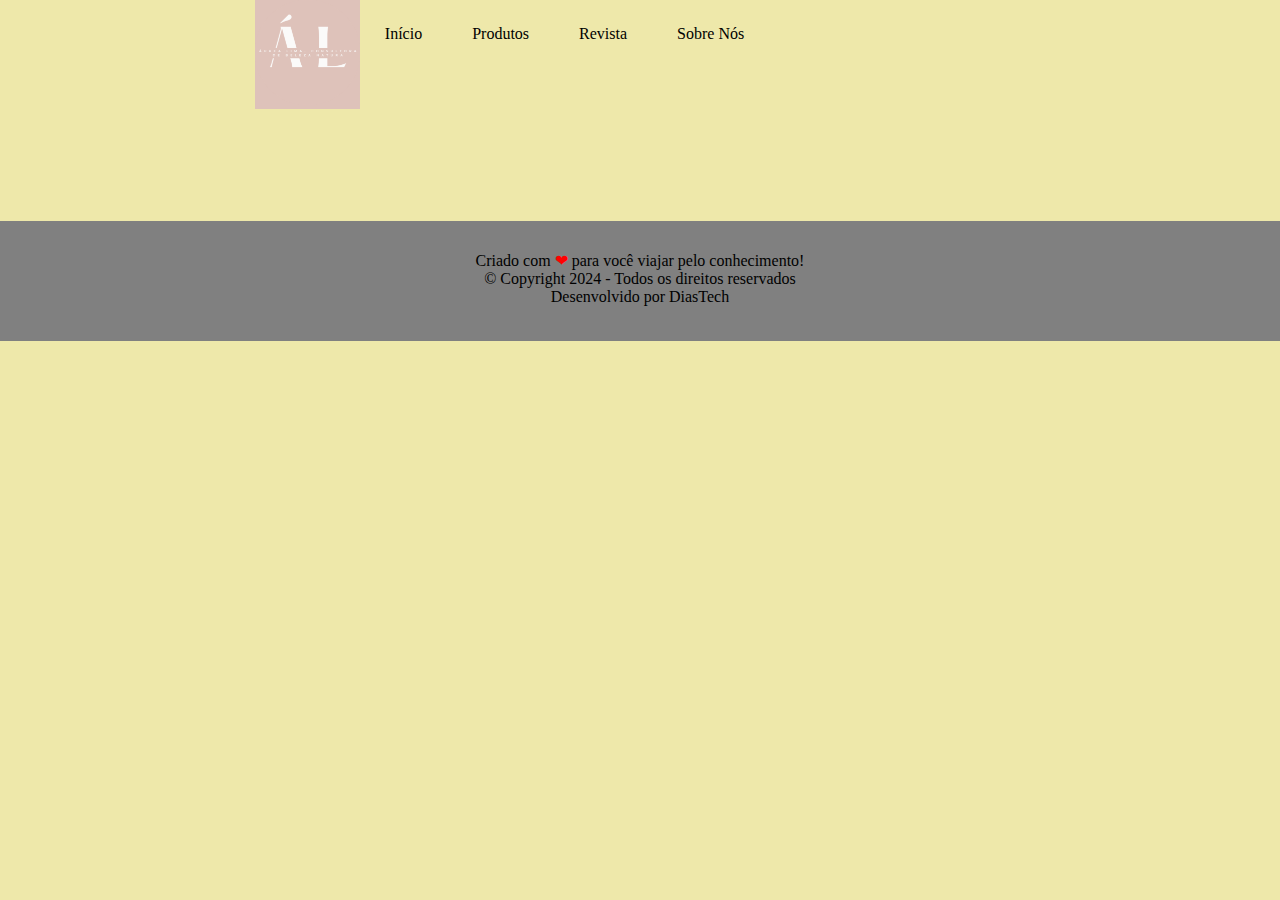
==== index.html @ b20588bf "inicio do projeto" ====
<!DOCTYPE html>
<html lang="en">
<head>
    <meta charset="UTF-8">
    <meta name="viewport" content="width=device-width, initial-scale=1.0">
    <title>Inicio</title>

    <link rel="stylesheet" href="src/css/header.css">
    <link rel="stylesheet" href="src/css/footer.css">
    <link rel="stylesheet" href="src/css/reset.css">
</head>
<body>
    <header class="header">

        <div class="corpo-cabecalho">
            <div class="cabecalho">
                <img class="logo" src="src/images/logo/logo-rosa.png" alt="logo do site">
            </div>
        </div>


        <nav>
            <ul>
                <li><a href="index.html">Início</a></li>
                <li><a href="produtos.html">Produtos</a></li>
                <li><a href="revista.html">Revista</a></li>
                <li><a href="#">Sobre Nós</a></li>
            </ul>
        </nav>

    </header>

    <main>




    </main>

    <footer>
        <div class="footer-informativo">
            <p>Criado com <span class="cor-coracao">❤</span> para você viajar pelo conhecimento!</p>
            <p>© Copyright 2024 - Todos os direitos reservados</p>
            <P>Desenvolvido por DiasTech</P>
        </div>
    </footer>



</body>
</html>
---- src/css/header.css ----
.header .corpo-cabecalho {
    background-color: #DEC2BA;
    max-width: 100%;
    min-height: 80%;
}

.header .cabecalho .logo {
    width: 145px;
}

.header {
    display: flex;
    justify-content: center;
    background-color: palegoldenrod;
    max-width: 100%;
    min-height: 130px;
}

.header nav ul {
    display: flex;
}

.header nav li a {
    color: black;
    font-size: 1rem;
    font-weight: 500;
    padding: 50px 50px;
    display: flex;
}

main .section{
    display: flex;
    margin: 10px;
    justify-content: center;
    padding: 20px;
}

section {
    padding: 10px;
}

@media(max-width: 1280px) {
    .header .corpo-cabecalho {
        background-color: #DEC2BA;
        max-width: 100%;
        min-height: 80%;
    }
    
    .header .cabecalho .logo {
        width: 105px;
    }
    
    .header {
        display: flex;
        justify-content: center;
        background-color: palegoldenrod;
        max-width: 80%;
        min-height: 100px;
    }
    
    .header nav ul {
        display: flex;
    }
    
    .header nav li a {
        color: black;
        font-size: 1rem;
        font-weight: 500;
        padding: 25px 25px;
        display: flex;
    }
    
    main .section{
        display: flex;
        margin: 10px;
        justify-content: center;
        padding: 15px;
    }
    
    section {
        padding: 10px;
    }
}


@media(max-width: 835px) {
    .header .corpo-cabecalho {
        background-color: #DEC2BA;
        max-width: 80%;
        min-height: 60%;
    }
    
    .header .cabecalho .logo {
        width: 105px;
    }
    
    .header {
        display: flex;
        justify-content: center;
        background-color: palegoldenrod;
        max-width: 80%;
        min-height: 80px;
    }
    
    .header nav ul {
        display: flex;
    }
    
    .header nav li a {
        color: black;
        font-size: 1rem;
        font-weight: 500;
        padding: 25px 25px;
        display: flex;
    }
    
    main .section{
        display: flex;
        margin: 10px;
        justify-content: center;
        padding: 15px;
    }
    
    section {
        padding: 10px;
    }
}


@media(max-width: 425px) {
    .header .corpo-cabecalho {
        background-color: #DEC2BA;
        max-width: 60%;
        min-height: 60%;
    }
    
    .header .cabecalho .logo {
        width: 80px;
    }
    
    .header {
        display: flex;
        justify-content: center;
        background-color: palegoldenrod;
        max-width: 80%;
        min-height: 80px;
    }
    
    .header nav ul {
        display: flex;
    }
    
    .header nav li a {
        color: black;
        font-size: 1rem;
        font-weight: 500;
        padding: 8px 8px;
        display: flex;
    }
}


@media(max-width: 320px) {
    .header .corpo-cabecalho {
        background-color: #DEC2BA;
        max-width: 35%;
        min-height: 30%;
    }
    
    .header .cabecalho .logo {
        width: 50px;
    }
    
    .header {
        display: flex;
        justify-content: center;
        background-color: palegoldenrod;
        max-width: 75%;
        min-height: 70px;
    }
    
    .header nav ul {
        display: flex;
    }
    
    .header nav li a {
        color: black;
        font-size: 1rem;
        font-weight: 500;
        padding: 5px 5px;
        display: flex;
    }
}
---- src/css/footer.css ----
.footer-informativo {
    margin-top: 7rem;
    text-align: center;
    background-color: grey;
    max-width: 100%;
    min-height: 120px;
    padding: 30px;
}

footer .footer-informativo .cor-coracao {
    color: red;
}
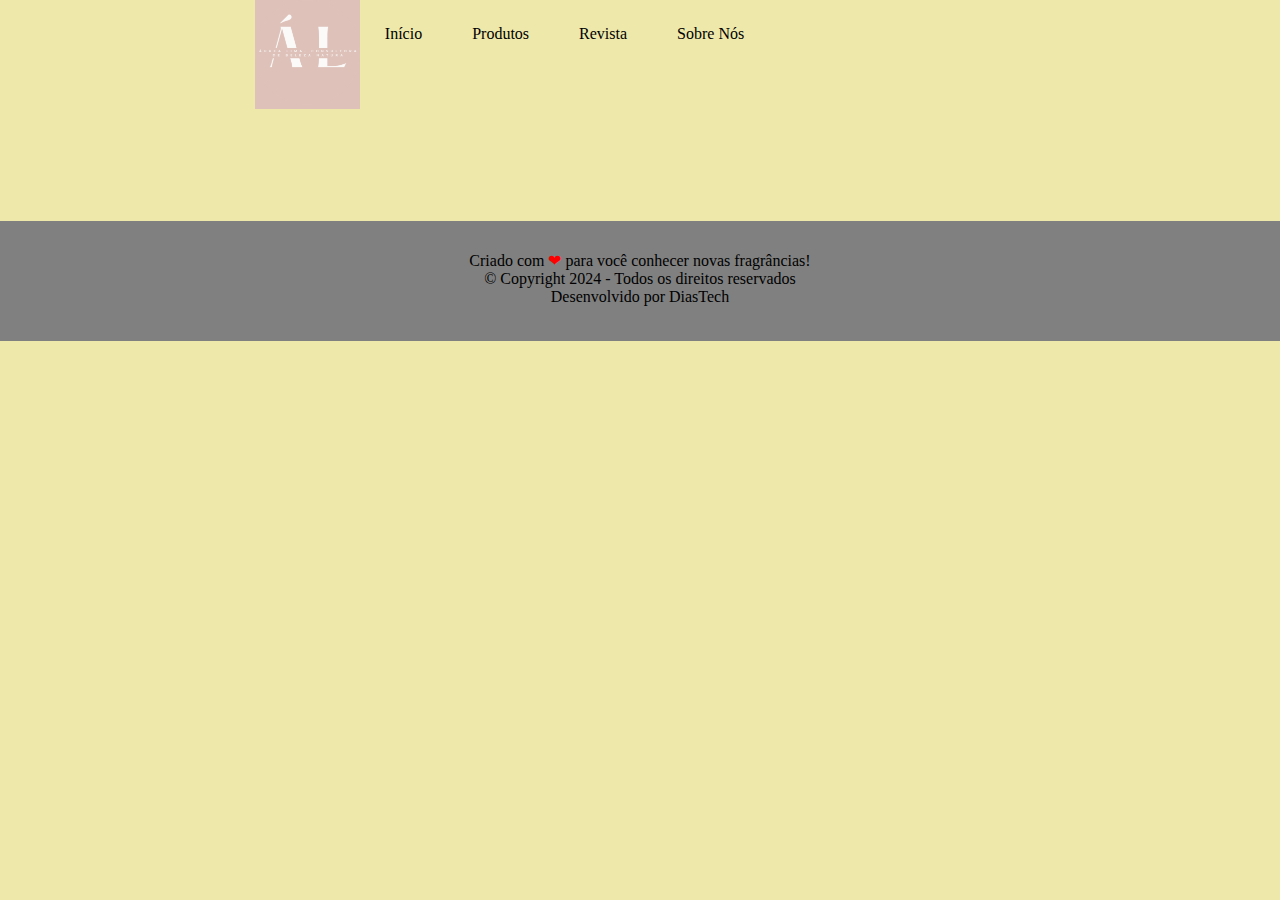
==== commit 69d60235: "rodape" ====
--- a/index.html
+++ b/index.html
@@ -39,7 +39,7 @@
 
     <footer>
         <div class="footer-informativo">
-            <p>Criado com <span class="cor-coracao">❤</span> para você viajar pelo conhecimento!</p>
+            <p>Criado com <span class="cor-coracao">❤</span> para você conhecer novas fragrâncias!</p>
             <p>© Copyright 2024 - Todos os direitos reservados</p>
             <P>Desenvolvido por DiasTech</P>
         </div>
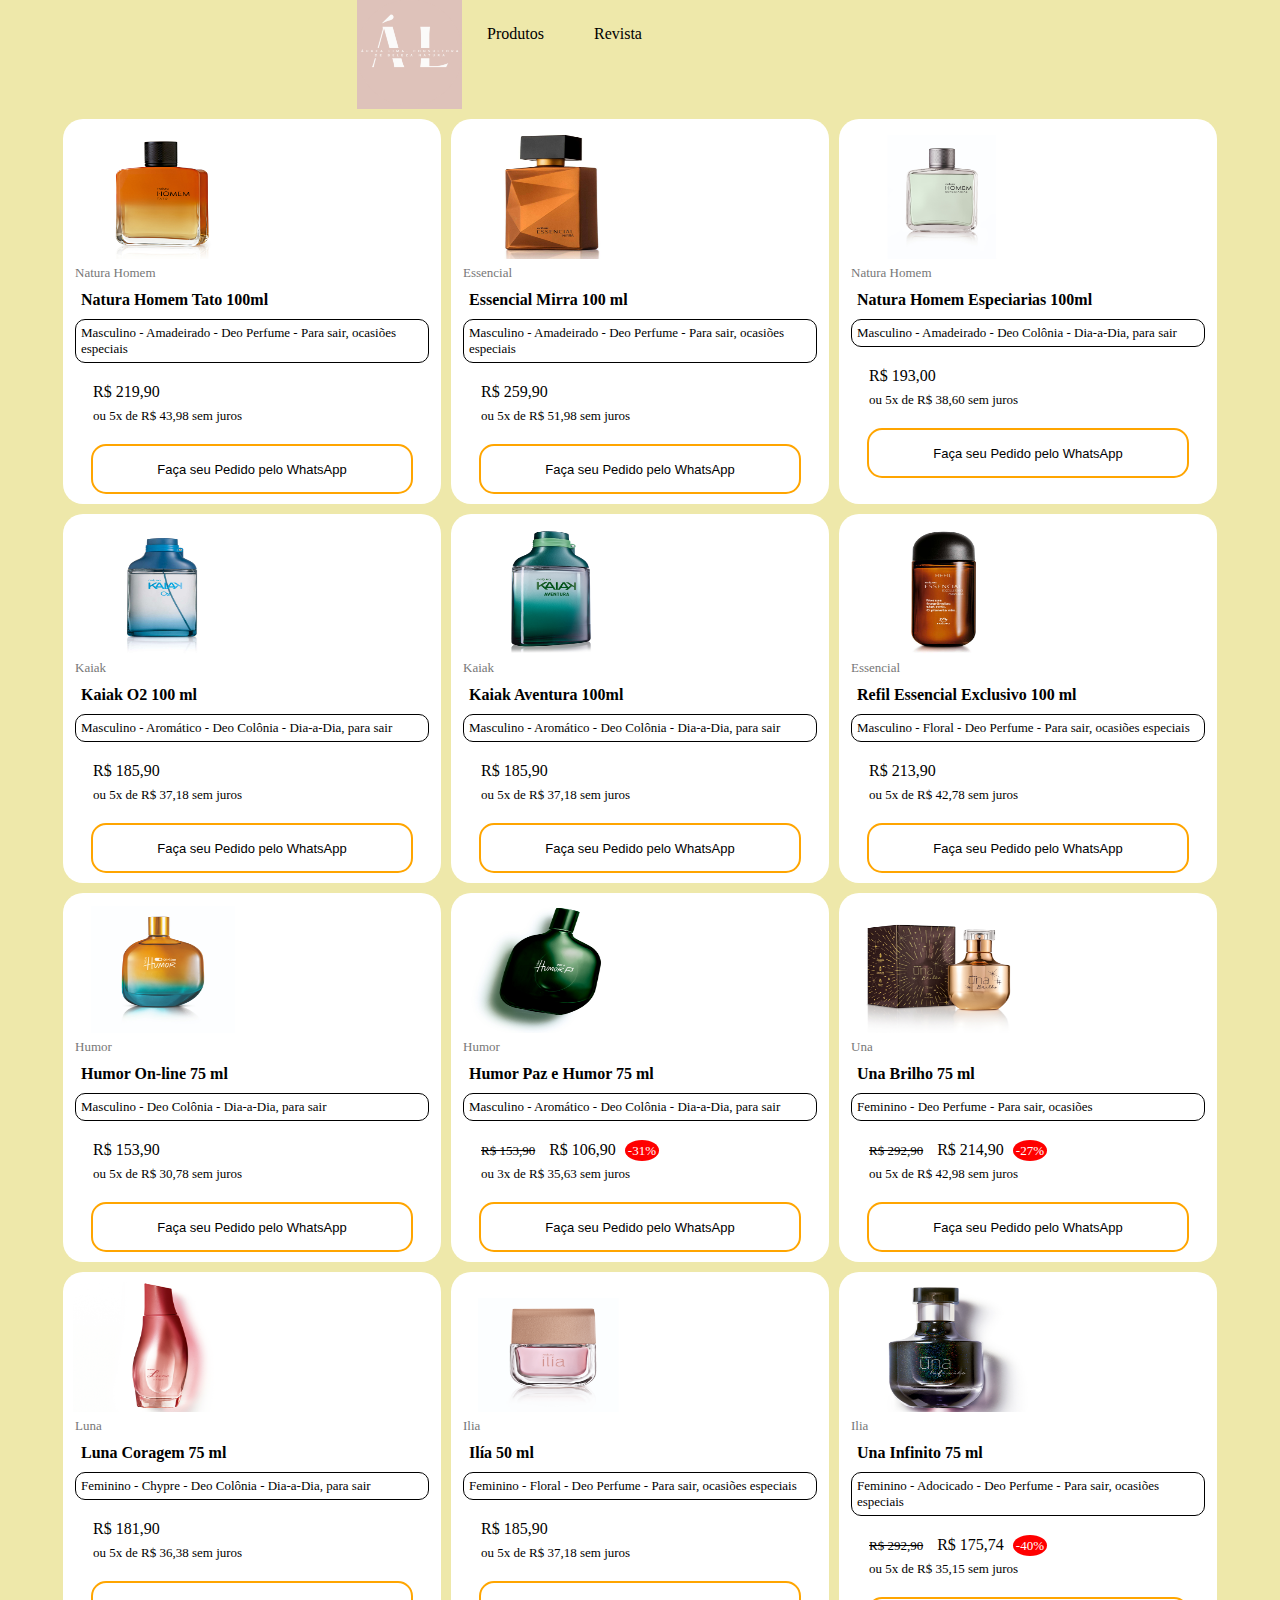
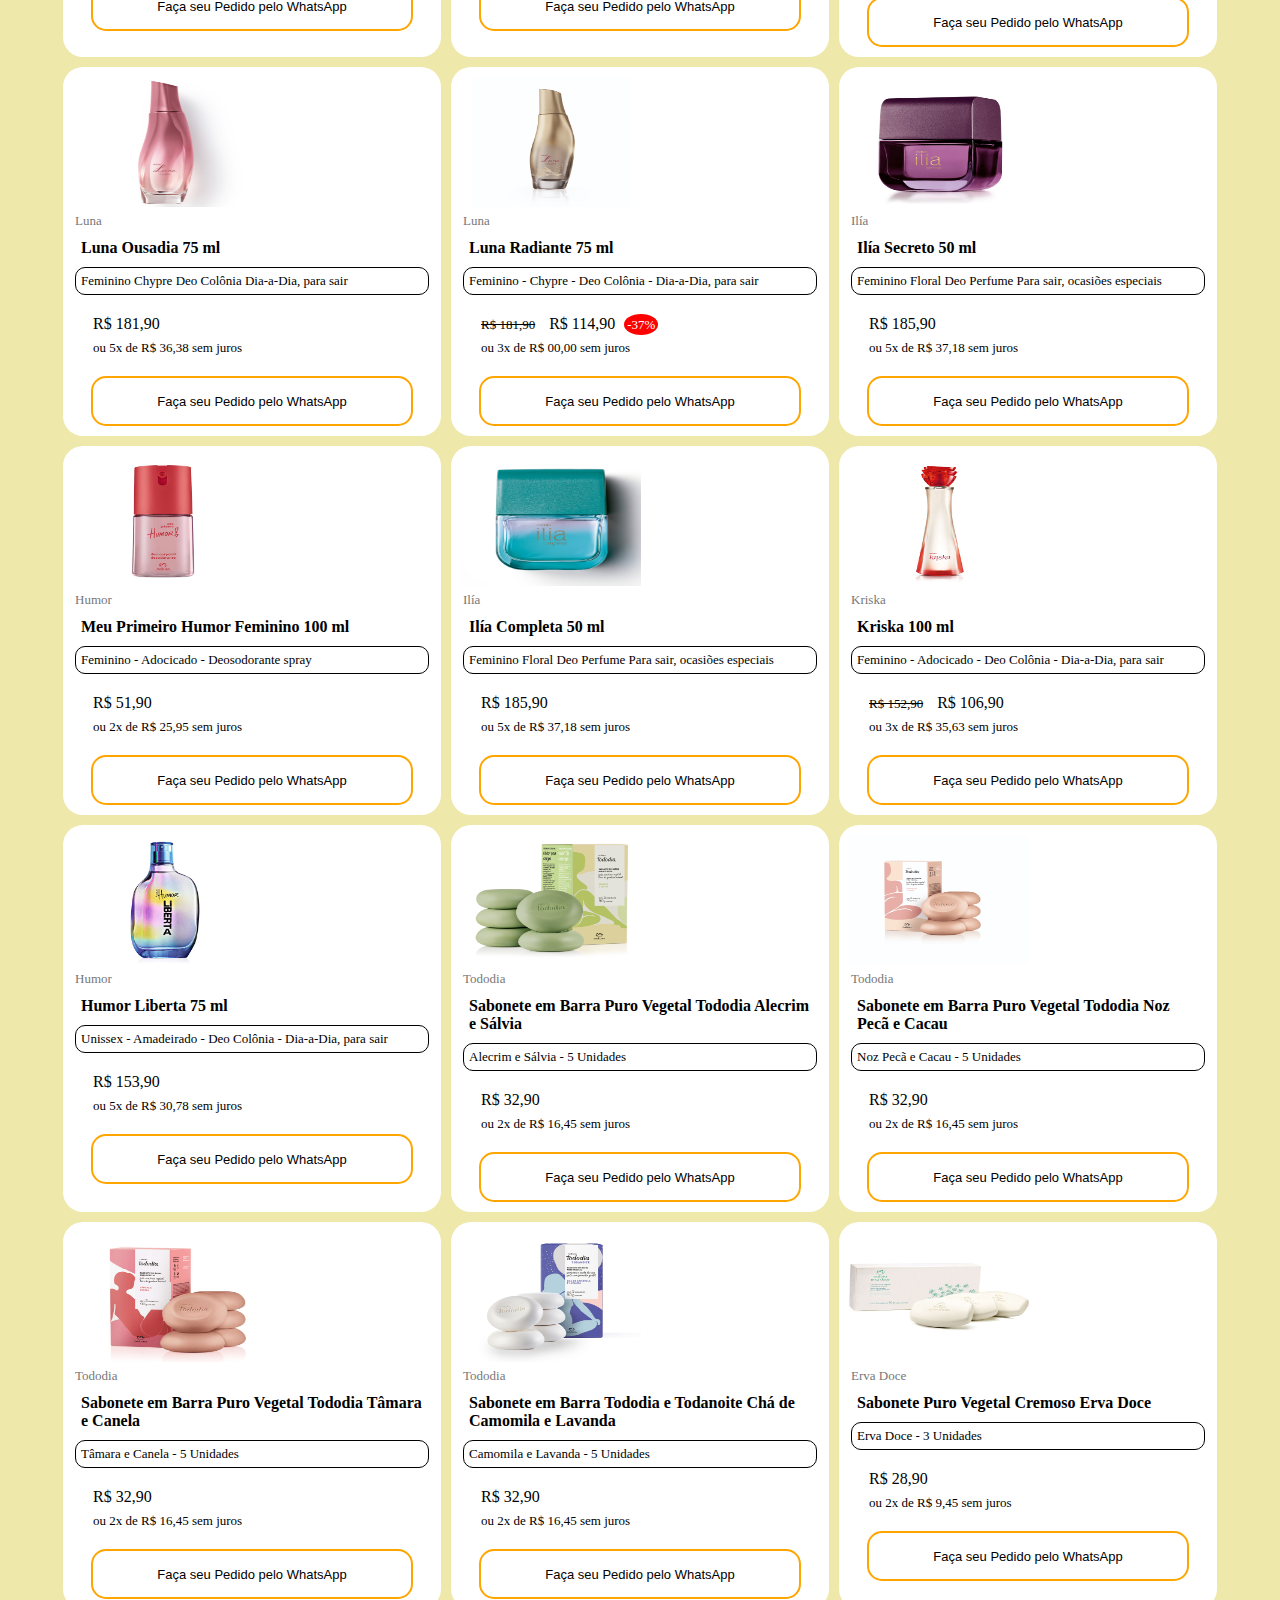
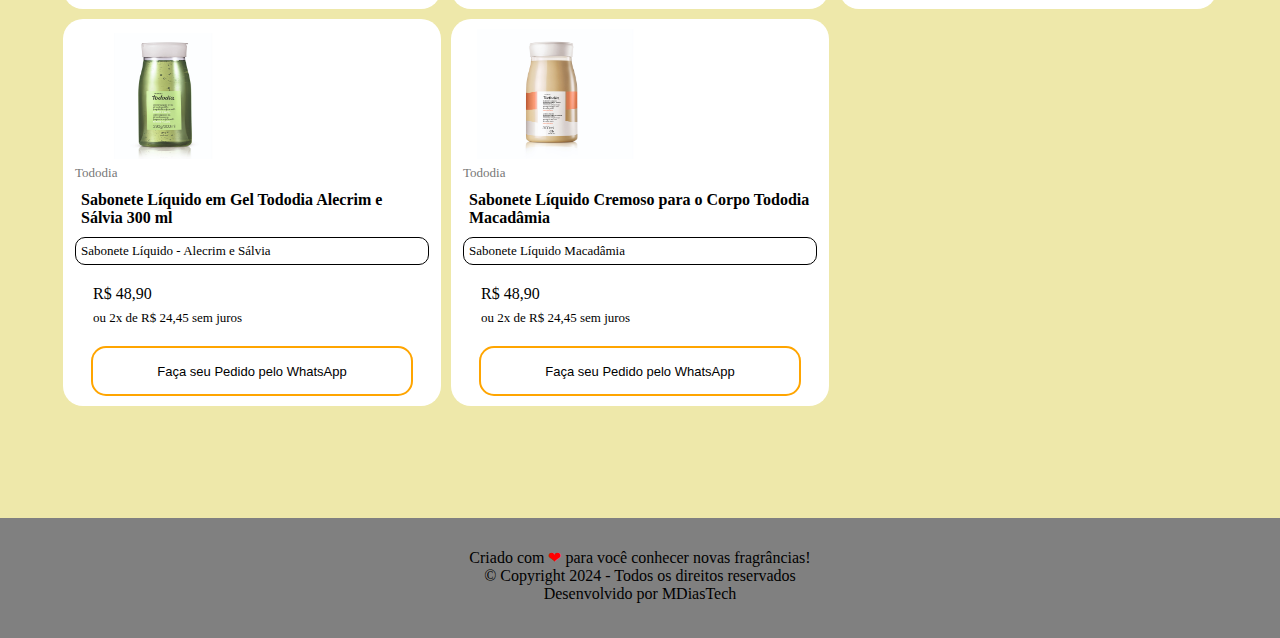
==== commit 95b2e722: "mudança de produtos p/ index" ====
--- a/index.html
+++ b/index.html
@@ -1,13 +1,15 @@
 <!DOCTYPE html>
-<html lang="en">
+<html lang="pt-BR">
 <head>
     <meta charset="UTF-8">
     <meta name="viewport" content="width=device-width, initial-scale=1.0">
-    <title>Inicio</title>
+    <title>Produtos</title>
 
     <link rel="stylesheet" href="src/css/header.css">
     <link rel="stylesheet" href="src/css/footer.css">
     <link rel="stylesheet" href="src/css/reset.css">
+    <link rel="stylesheet" href="src/css/global.css">
+    <link rel="stylesheet" href="src/css/scrollbar.css">
 </head>
 <body>
     <header class="header">
@@ -18,13 +20,11 @@
             </div>
         </div>
 
-
-        <nav>
+        <nav class="cabecalho">
             <ul>
-                <li><a href="index.html">Início</a></li>
-                <li><a href="produtos.html">Produtos</a></li>
+                <li><a href="index.html">Produtos</a></li>
                 <li><a href="revista.html">Revista</a></li>
-                <li><a href="#">Sobre Nós</a></li>
+                <!-- <li><a href="#">Sobre Nós</a></li> -->
             </ul>
         </nav>
 
@@ -32,8 +32,637 @@
 
     <main>
 
-
-
+        <div class="container">
+
+            <section>
+                <img class="ilustracao" src="src/images/1-PerfumeMasculino/01-DesodorantePerfumeNaturaHomemTato100ml.jpg" alt="Desodorante Perfume Natura Homem Tato 100ml">
+                <span class="linha">Natura Homem</span>
+                <h3 class="item">Natura Homem Tato 100ml</h3>
+                <div class="variant">
+                    <span>Masculino</span> -
+                    <span>Amadeirado</span> -
+                    <span>Deo Perfume</span> -
+                    <span>Para sair, ocasiões especiais</span>
+                </div>
+                <div class="saldo-juros">
+                    <!-- <span class="saldo-cortado"><strike>R$ 204,90</strike></span> -->
+                    <span class="saldo">R$ 219,90</span>
+                    <P class="juros">ou 5x de R$ 43,98 sem juros</P>
+                </div>
+                <button class="botao-pedido">
+                    <a href="https://api.whatsapp.com/send/?phone=%2B5521975056463" target="_blank">Faça seu Pedido pelo WhatsApp</a>
+                </button>
+            </section>
+                        
+            <section>
+                <img class="ilustracao" src="src/images/1-PerfumeMasculino/03-DeoParfumEssencialMirraMasculino100ml.jpg" alt="Deo Parfum Essencial Mirra Masculino 100ml">
+                <span class="linha">Essencial</span>
+                <h3 class="item">Essencial Mirra 100 ml</h3>
+                <div class="variant">
+                    <span>Masculino</span> -
+                    <span>Amadeirado</span> -
+                    <span>Deo Perfume</span> -
+                    <span>Para sair, ocasiões especiais</span>
+                </div>
+                <div class="saldo-juros">
+                    <!-- <span class="saldo-cortado"><strike>R$ 00,00</strike></span> -->
+                    <span class="saldo">R$ 259,90</span>
+                    <P class="juros">ou 5x de R$ 51,98 sem juros</P>
+                </div>
+                <button class="botao-pedido">
+                    <a href="https://api.whatsapp.com/send/?phone=%2B5521975056463" target="_blank">Faça seu Pedido pelo WhatsApp</a>
+                </button>
+            </section>
+
+            <section>
+                <img class="ilustracao" src="src/images/1-PerfumeMasculino/05-DesodoranteColôniaNaturaHomemEspeciarias100ml.jpg" alt="Desodorante Colônia Natura Homem Especiarias 100 mll">
+                <span class="linha">Natura Homem</span>
+                <h3 class="item">Natura Homem Especiarias 100ml</h3>
+                <div class="variant">
+                    <span>Masculino</span> -
+                    <span>Amadeirado</span> -
+                    <span>Deo Colônia</span> -
+                    <span>Dia-a-Dia, para sair</span>
+                </div>
+                <div class="saldo-juros">
+                    <!-- <span class="saldo-cortado"><strike>R$ 00,00</strike></span> -->
+                    <span class="saldo">R$ 193,00</span>
+                    <P class="juros">ou 5x de R$ 38,60 sem juros</P>
+                </div>
+                <button class="botao-pedido">
+                    <a href="https://api.whatsapp.com/send/?phone=%2B5521975056463" target="_blank">Faça seu Pedido pelo WhatsApp</a>
+                </button>
+            </section>
+
+            <section>
+                <img class="ilustracao" src="src/images/1-PerfumeMasculino/07-DesodoranteColoniaKaiakO2Masculino100ml.jpg" alt="Desodorante Colônia Kaiak O2 Masculino 100 ml">
+                <span class="linha">Kaiak</span>
+                <h3 class="item">Kaiak O2 100 ml</h3>
+                <div class="variant">
+                    <span>Masculino</span> -
+                    <span>Aromático</span> -
+                    <span>Deo Colônia</span> -
+                    <span>Dia-a-Dia, para sair</span>
+                </div>
+                <div class="saldo-juros">
+                    <!-- <span class="saldo-cortado"><strike>R$ 00,00</strike></span> -->
+                    <span class="saldo">R$ 185,90</span>
+                    <P class="juros">ou 5x de R$ 37,18 sem juros</P>
+                </div>
+                <button class="botao-pedido">
+                    <a href="https://api.whatsapp.com/send/?phone=%2B5521975056463" target="_blank">Faça seu Pedido pelo WhatsApp</a>
+                </button>
+            </section>
+
+            <section>
+                <img class="ilustracao" src="src/images/1-PerfumeMasculino/09-DesodoranteColoniaKaiakAventuraMasculino100ml.jpg" alt="Desodorante Colônia Kaiak Aventura Masculino 100ml">
+                <span class="linha">Kaiak</span>
+                <h3 class="item">Kaiak Aventura 100ml</h3>
+                <div class="variant">
+                    <span>Masculino</span> -
+                    <span>Aromático</span> -
+                    <span>Deo Colônia</span> -
+                    <span>Dia-a-Dia, para sair</span>
+                </div>
+                <div class="saldo-juros">
+                    <!-- <span class="saldo-cortado"><strike>R$ 00,00</strike></span> -->
+                    <span class="saldo">R$ 185,90</span>
+                    <P class="juros">ou 5x de R$ 37,18 sem juros</P>
+                </div>
+                <button class="botao-pedido">
+                    <a href="https://api.whatsapp.com/send/?phone=%2B5521975056463" target="_blank">Faça seu Pedido pelo WhatsApp</a>
+                </button>
+            </section>
+
+            <!-- <section>
+                <img class="ilustracao" src="src/images/1-PerfumeMasculino/11-DesodoranteCorporalMasculinoKaiakExtremo100ml.jpg" alt="Desodorante Colônia Kaiak Aventura Masculino 100ml">
+                <span class="linha">Kaiak</span>
+                <h3 class="item">Kaiak Extremo 100ml</h3>
+                <div class="variant">
+                    <span>Masculino</span>
+                    <span>Aromático</span>
+                    <span>Deo Colônia</span>
+                    <span>Dia-a-Dia, para sair</span>
+                </div>
+                <div class="saldo-juros">
+                    <span class="saldo-cortado"><strike>R$ 00,00</strike></span>
+                    <span class="saldo">R$ 150,00</span>
+                    <P class="juros">ou 3x de R$ 00,00 sem juros</P>
+                </div>
+                <button class="botao-pedido">
+                    <a href="https://api.whatsapp.com/send/?phone=%2B5521975056463" target="_blank">Faça seu Pedido pelo WhatsApp</a>
+                </button>
+            </section> -->
+
+            <section>
+                <img class="ilustracao" src="src/images/1-PerfumeMasculino/13-RefilDesodorantePerfumeEssencialExclusivoMasculino100ml.jpg" alt="Refil Desodorante Perfume Essencial Exclusivo Masculino 100 ml">
+                <span class="linha">Essencial</span>
+                <h3 class="item">Refil Essencial Exclusivo 100 ml</h3>
+                <div class="variant">
+                    <span>Masculino</span> -
+                    <span>Floral</span> -
+                    <span>Deo Perfume</span> -
+                    <span>Para sair, ocasiões especiais</span>
+                </div>
+                <div class="saldo-juros">
+                    <!-- <span class="saldo-cortado"><strike>R$ 00,00</strike></span> -->
+                    <span class="saldo">R$ 213,90</span>
+                    <P class="juros">ou 5x de R$ 42,78 sem juros</P>
+                </div>
+                <button class="botao-pedido">
+                    <a href="https://api.whatsapp.com/send/?phone=%2B5521975056463" target="_blank">Faça seu Pedido pelo WhatsApp</a>
+                </button>
+            </section>
+
+            <section>
+                <img class="ilustracao" src="src/images/1-PerfumeMasculino/15-DesodoranteColôniaHumorOnlineMasculino75ml.jpg" alt="Desodorante Colônia Humor On line Masculino 75 ml">
+                <span class="linha">Humor</span>
+                <h3 class="item">Humor On-line 75 ml</h3>
+                <div class="variant">
+                    <span>Masculino</span> -
+                    <span>Deo Colônia</span> -
+                    <span>Dia-a-Dia, para sair</span>
+                </div>
+                <div class="saldo-juros">
+                    <!-- <span class="saldo-cortado"><strike>R$ 00,00</strike></span> -->
+                    <span class="saldo">R$ 153,90</span>
+                    <P class="juros">ou 5x de R$ 30,78 sem juros</P>
+                </div>
+                <button class="botao-pedido">
+                    <a href="https://api.whatsapp.com/send/?phone=%2B5521975056463" target="_blank">Faça seu Pedido pelo WhatsApp</a>
+                </button>
+            </section>
+
+            <section>
+                <img class="ilustracao" src="src/images/1-PerfumeMasculino/17-DesodoranteColôniaPazeHumorMasculino75ml.jpg" alt="Desodorante Colônia Paz e Humor Masculino 75 ml">
+                <span class="linha">Humor</span>
+                <h3 class="item">Humor Paz e Humor 75 ml</h3>
+                <div class="variant">
+                    <span>Masculino</span> -
+                    <span>Aromático</span> -
+                    <span>Deo Colônia</span> -
+                    <span>Dia-a-Dia, para sair</span>
+                </div>
+                <div class="saldo-juros">
+                    <span class="saldo-cortado"><strike>R$ 153,90</strike></span>
+                    <span class="saldo">R$ 106,90</span>
+                    <span class="porcentagem">-31%</span>
+                    <P class="juros">ou 3x de R$ 35,63 sem juros</P>
+                </div>
+                <button class="botao-pedido">
+                    <a href="https://api.whatsapp.com/send/?phone=%2B5521975056463" target="_blank">Faça seu Pedido pelo WhatsApp</a>
+                </button>
+            </section>
+
+            <!-- <section>
+                <img class="ilustracao" src="src/images/1-PerfumeMasculino/19-DesodoranteColôniaNaturaHomemVerseMasculino100ml.jpg" alt="Desodorante Perfume Natura Homem Verse Masculino 100ml">
+                <span class="linha">Natura Homem</span>
+                <h3 class="item">Natura Homem Verse 100ml</h3>
+                <div class="variant">
+                    <span>Masculino</span>
+                    <span>Aromático</span>
+                    <span>Deo Colônia</span>
+                    <span>Dia-a-Dia, para sair</span>
+                </div>
+                <div class="saldo-juros">
+                    <span class="saldo-cortado"><strike>R$ 00,00</strike></span>
+                    <span class="saldo">R$ 150,00</span>
+                    <P class="juros">ou 3x de R$ 00,00 sem juros</P>
+                </div>
+                <button class="botao-pedido">
+                    <a href="https://api.whatsapp.com/send/?phone=%2B5521975056463" target="_blank">Faça seu Pedido pelo WhatsApp</a>
+                </button>
+            </section> -->
+
+            <!-- <section>
+                <img class="ilustracao" src="src/images/1-PerfumeMasculino/21-DesodoranteCorporalHumorOnlineMasculino100ml.webp" alt="Desodorante Corporal Humor Online Masculino 100ml">
+                <span class="linha">Humor</span>
+                <h3 class="item">Deo Corporal Humor Online 100ml</h3>
+                <div class="variant">
+                    <span>Masculino</span>
+                    <span>Aromático</span>
+                    <span>Deo Colônia</span>
+                    <span>Dia-a-Dia, para sair</span>
+                </div>
+                <div class="saldo-juros">
+                    <span class="saldo-cortado"><strike>R$ 00,00</strike></span>
+                    <span class="saldo">R$ 150,00</span>
+                    <P class="juros">ou 3x de R$ 00,00 sem juros</P>
+                </div>
+                <button class="botao-pedido">
+                    <a href="https://api.whatsapp.com/send/?phone=%2B5521975056463" target="_blank">Faça seu Pedido pelo WhatsApp</a>
+                </button>
+            </section> -->
+
+            <!-- <section>
+                <img class="ilustracao" src="src/images/1-PerfumeMasculino/24-DesodoranteColôniaNaturaHojeMasculino100ml.jpg" alt="Desodorante Colônia Natura Hoje 100ml">
+                <span class="linha">Natura Hoje</span>
+                <h3 class="item">Natura Hoje 100ml</h3>
+                <div class="variant">
+                    <span>Masculino</span>
+                    <span>Aromático</span>
+                    <span>Deo Colônia</span>
+                    <span>Dia-a-Dia, para sair</span>
+                </div>
+                <div class="saldo-juros">
+                    <span class="saldo-cortado"><strike>R$ 00,00</strike></span>
+                    <span class="saldo">R$ 150,00</span>
+                    <P class="juros">ou 3x de R$ 00,00 sem juros</P>
+                </div>
+                <button class="botao-pedido">
+                    <a href="https://api.whatsapp.com/send/?phone=%2B5521975056463" target="_blank">Faça seu Pedido pelo WhatsApp</a>
+                </button>
+            </section> -->
+
+            <section>
+                <img class="ilustracao" src="src/images/2-PerfumeFeminino/01-UnaBrilho75ml.jpg" alt="Una Brilho 75 ml">
+                <span class="linha">Una</span>
+                <h3 class="item">Una Brilho 75 ml</h3>
+                <div class="variant">
+                    <span>Feminino</span> -
+                    <span>Deo Perfume</span> -
+                    <span>Para sair, ocasiões</span>
+                </div>
+                <div class="saldo-juros">
+                    <span class="saldo-cortado"><strike>R$ 292,90</strike></span>
+                    <span class="saldo">R$ 214,90</span>
+                    <span class="porcentagem">-27%</span>
+                    <P class="juros">ou 5x de R$ 42,98 sem juros</P>
+                </div>
+                <button class="botao-pedido">
+                    <a href="https://api.whatsapp.com/send/?phone=%2B5521975056463" target="_blank">Faça seu Pedido pelo WhatsApp</a>
+                </button>
+            </section>
+
+            <section>
+                <img class="ilustracao" src="src/images/2-PerfumeFeminino/03-DesodoranteColôniaLunaCoragemFeminino75ml.webp" alt="Desodorante Colônia Luna Coragem Feminino 75 ml">
+                <span class="linha">Luna</span>
+                <h3 class="item">Luna Coragem 75 ml</h3>
+                <div class="variant">
+                    <span>Feminino</span> -
+                    <span>Chypre</span> -
+                    <span>Deo Colônia</span> -
+                    <span>Dia-a-Dia, para sair</span>
+                </div>
+                <div class="saldo-juros">
+                    <!-- <span class="saldo-cortado"><strike>R$ 00,00</strike></span> -->
+                    <span class="saldo">R$ 181,90</span>
+                    <P class="juros">ou 5x de R$ 36,38 sem juros</P>
+                </div>
+                <button class="botao-pedido">
+                    <a href="https://api.whatsapp.com/send/?phone=%2B5521975056463" target="_blank">Faça seu Pedido pelo WhatsApp</a>
+                </button>
+            </section>
+
+            <section>
+                <img class="ilustracao" src="src/images/2-PerfumeFeminino/05-DesodorantePerfumeIlíaFeminino50ml.webp" alt="Desodorante Perfume Ilía Feminino 50 ml">
+                <span class="linha">Ilia</span>
+                <h3 class="item">Ilía 50 ml</h3>
+                <div class="variant">
+                    <span>Feminino</span> -
+                    <span>Floral</span> -
+                    <span>Deo Perfume</span> -
+                    <span>Para sair, ocasiões especiais</span>
+                </div>
+                <div class="saldo-juros">
+                    <!-- <span class="saldo-cortado"><strike>R$ 00,00</strike></span> -->
+                    <span class="saldo">R$ 185,90</span>
+                    <P class="juros">ou 5x de R$ 37,18 sem juros</P>
+                </div>
+                <button class="botao-pedido">
+                    <a href="https://api.whatsapp.com/send/?phone=%2B5521975056463" target="_blank">Faça seu Pedido pelo WhatsApp</a>
+                </button>
+            </section>
+
+            <section>
+                <img class="ilustracao" src="src/images/2-PerfumeFeminino/07-DesodorantePerfumeUnaInfinito75ml.jpg" alt="Desodorante Perfume Una Infinito 75 ml">
+                <span class="linha">Ilia</span>
+                <h3 class="item">Una Infinito 75 ml</h3>
+                <div class="variant">
+                    <span>Feminino</span> -
+                    <span>Adocicado</span> -
+                    <span>Deo Perfume</span> -
+                    <span>Para sair, ocasiões especiais</span>
+                </div>
+                <div class="saldo-juros">
+                    <span class="saldo-cortado"><strike>R$ 292,90</strike></span>
+                    <span class="saldo">R$ 175,74</span>
+                    <span class="porcentagem">-40%</span>
+                    <P class="juros">ou 5x de R$ 35,15 sem juros</P>
+                </div>
+                <button class="botao-pedido">
+                    <a href="https://api.whatsapp.com/send/?phone=%2B5521975056463" target="_blank">Faça seu Pedido pelo WhatsApp</a>
+                </button>
+            </section>
+
+            <section>
+                <img class="ilustracao" src="src/images/2-PerfumeFeminino/09-DesodoranteColôniaLunaOusadiaFeminino75ml.jpg" alt="Desodorante Colônia Luna Ousadia Feminino 75 ml">
+                <span class="linha">Luna</span>
+                <h3 class="item">Luna Ousadia 75 ml</h3>
+                <div class="variant">
+                    <span>Feminino</span>
+                    <span>Chypre</span>
+                    <span>Deo Colônia</span>
+                    <span>Dia-a-Dia, para sair</span>
+                </div>
+                <div class="saldo-juros">
+                    <!-- <span class="saldo-cortado"><strike>R$ 169,90</strike></span> -->
+                    <span class="saldo">R$ 181,90</span>
+                    <P class="juros">ou 5x de R$ 36,38 sem juros</P>
+                </div>
+                <button class="botao-pedido">
+                    <a href="https://api.whatsapp.com/send/?phone=%2B5521975056463" target="_blank">Faça seu Pedido pelo WhatsApp</a>
+                </button>
+            </section>
+
+            <section>
+                <img class="ilustracao" src="src/images/2-PerfumeFeminino/11-DesodoranteColôniaLunaRadianteFeminino75ml.jpg" alt="Desodorante Colônia Luna Ousadia Feminino 75 ml">
+                <span class="linha">Luna</span>
+                <h3 class="item">Luna Radiante 75 ml</h3>
+                <div class="variant">
+                    <span>Feminino</span> -
+                    <span>Chypre</span> -
+                    <span>Deo Colônia</span> -
+                    <span>Dia-a-Dia, para sair</span>
+                </div>
+                <div class="saldo-juros">
+                    <span class="saldo-cortado"><strike>R$ 181,90</strike></span>
+                    <span class="saldo">R$ 114,90</span>
+                    <span class="porcentagem">-37%</span>
+                    <P class="juros">ou 3x de R$ 00,00 sem juros</P>
+                </div>
+                <button class="botao-pedido">
+                    <a href="https://api.whatsapp.com/send/?phone=%2B5521975056463" target="_blank">Faça seu Pedido pelo WhatsApp</a>
+                </button>
+            </section>
+
+            <section>
+                <img class="ilustracao" src="src/images/2-PerfumeFeminino/13-DesodorantePerfumeIlíaSecretoFeminino50ml.jpg" alt="Desodorante Perfume Ilía Secreto Feminino 50 ml">
+                <span class="linha">Ilía</span>
+                <h3 class="item">Ilía Secreto 50 ml</h3>
+                <div class="variant">
+                    <span>Feminino</span>
+                    <span>Floral</span>
+                    <span>Deo Perfume</span>
+                    <span>Para sair, ocasiões especiais</span>
+                </div>
+                <div class="saldo-juros">
+                    <!-- <span class="saldo-cortado"><strike>R$ 00,00</strike></span> -->
+                    <span class="saldo">R$ 185,90</span>
+                    <P class="juros">ou 5x de R$ 37,18 sem juros</P>
+                </div>
+                <button class="botao-pedido">
+                    <a href="https://api.whatsapp.com/send/?phone=%2B5521975056463" target="_blank">Faça seu Pedido pelo WhatsApp</a>
+                </button>
+            </section>
+
+            <section>
+                <img class="ilustracao" src="src/images/2-PerfumeFeminino/15-DesodoranteCorporalMeuPrimeiroHumorFeminino100ml.jpg" alt="Desodorante Corporal Meu Primeiro Humor Feminino 100 ml">
+                <span class="linha">Humor</span>
+                <h3 class="item">Meu Primeiro Humor Feminino 100 ml</h3>
+                <div class="variant">
+                    <span>Feminino</span> -
+                    <span>Adocicado</span> -
+                    <span>Deosodorante spray</span>
+                </div>
+                <div class="saldo-juros">
+                    <!-- <span class="saldo-cortado"><strike>R$ 00,00</strike></span> -->
+                    <span class="saldo">R$ 51,90</span>
+                    <P class="juros">ou 2x de R$ 25,95 sem juros</P>
+                </div>
+                <button class="botao-pedido">
+                    <a href="https://api.whatsapp.com/send/?phone=%2B5521975056463" target="_blank">Faça seu Pedido pelo WhatsApp</a>
+                </button>
+            </section>
+
+            <section>
+                <img class="ilustracao" src="src/images/2-PerfumeFeminino/17-DesodorantePerfumeIlíaCompletaFeminino50ml.jpg" alt="Desodorante Perfume Ilía Completa Feminino 50 ml">
+                <span class="linha">Ilía</span>
+                <h3 class="item">Ilía Completa 50 ml</h3>
+                <div class="variant">
+                    <span>Feminino</span>
+                    <span>Floral</span>
+                    <span>Deo Perfume</span>
+                    <span>Para sair, ocasiões especiais</span>
+                </div>
+                <div class="saldo-juros">
+                    <!-- <span class="saldo-cortado"><strike>R$ 00,00</strike></span> -->
+                    <span class="saldo">R$ 185,90</span>
+                    <P class="juros">ou 5x de R$ 37,18 sem juros</P>
+                </div>
+                <button class="botao-pedido">
+                    <a href="https://api.whatsapp.com/send/?phone=%2B5521975056463" target="_blank">Faça seu Pedido pelo WhatsApp</a>
+                </button>
+            </section>
+
+            <!-- <section>
+                <img class="ilustracao-comprida" src="src/images/2-PerfumeFeminino/19-DesodoranteColôniaKaiakVitalFeminino100ml.jpg" alt="Desodorante Colônia Kaiak Vital Feminino 100 ml">
+                <br>
+                <span class="linha">Kaiak</span>
+                <h3 class="item">Kaiak Vital 100 ml</h3>
+                <div class="variant">
+                    <span>Feminino</span>
+                    <span>Chypre</span>
+                    <span>Deo Colônia</span>
+                    <span>Dia-a-Dia, para sair</span>
+                </div>
+                <div class="saldo-juros">
+                    <span class="saldo-cortado"><strike>R$ 00,00</strike></span>
+                    <span class="saldo">R$ 169,90</span>
+                    <P class="juros">ou 3x de R$ 00,00 sem juros</P>
+                </div>
+                <button class="botao-pedido">
+                    a href="https://api.whatsapp.com/send/?phone=%2B5521975056463" target="_blank">Faça seu Pedido pelo WhatsApp</a>
+                </button>
+            </section> -->
+
+            <section>
+                <img class="ilustracao" src="src/images/2-PerfumeFeminino/21-DesodoranteColôniaKriskaFeminino100ml.jpg" alt="Desodorante Colônia Kriska Feminino 100 ml">
+                <span class="linha">Kriska</span>
+                <h3 class="item">Kriska 100 ml</h3>
+                <div class="variant">
+                    <span>Feminino</span> -
+                    <span>Adocicado</span> -
+                    <span>Deo Colônia</span> -
+                    <span>Dia-a-Dia, para sair</span>
+                </div>
+                <div class="saldo-juros">
+                    <span class="saldo-cortado"><strike>R$ 152,90</strike></span>
+                    <span class="saldo">R$ 106,90</span>
+                    <P class="juros">ou 3x de R$ 35,63 sem juros</P>
+                </div>
+                <button class="botao-pedido">
+                    <a href="https://api.whatsapp.com/send/?phone=%2B5521975056463" target="_blank">Faça seu Pedido pelo WhatsApp</a>
+                </button>
+            </section>
+
+            <section>
+                <img class="ilustracao" src="src/images/2-PerfumeFeminino/23-DesodoranteColôniaHumorLiberta75ml.jpg" alt="Desodorante Colônia Humor Liberta 75 ml">
+                <span class="linha">Humor</span>
+                <h3 class="item">Humor Liberta 75 ml</h3>
+                <div class="variant">
+                    <span>Unissex</span> -
+                    <span>Amadeirado</span> -
+                    <span>Deo Colônia</span> -
+                    <span>Dia-a-Dia, para sair</span>
+                </div>
+                <div class="saldo-juros">
+                    <!-- <span class="saldo-cortado"><strike>R$ 00,00</strike></span> -->
+                    <span class="saldo">R$ 153,90</span>
+                    <P class="juros">ou 5x de R$ 30,78 sem juros</P>
+                </div>
+                <button class="botao-pedido">
+                    <a href="https://api.whatsapp.com/send/?phone=%2B5521975056463" target="_blank">Faça seu Pedido pelo WhatsApp</a>
+                </button>
+            </section>
+
+            <section>
+                <img class="ilustracao" src="src/images/3-SabonetesBarra/1-SaboneteemBarraPuroVegetalTododiaRomero-AlecrimeSálvia5unde90gcada.jpg" alt="Sabonete em Barra Puro Vegetal Tododia Alecrim e Sálvia 5 un de 90 g cada">
+                <span class="linha">Tododia</span>
+                <h3 class="item">Sabonete em Barra Puro Vegetal Tododia Alecrim e Sálvia</h3>
+                <div class="variant">
+                    <span>Alecrim e Sálvia</span> -
+                    <span>5 Unidades</span>
+                </div>
+                <div class="saldo-juros">
+                    <!-- <span class="saldo-cortado"><strike>R$ 00,00</strike></span> -->
+                    <span class="saldo">R$ 32,90</span>
+                    <P class="juros">ou 2x de R$ 16,45 sem juros</P>
+                </div>
+                <button class="botao-pedido">
+                    <a href="https://api.whatsapp.com/send/?phone=%2B5521975056463" target="_blank">Faça seu Pedido pelo WhatsApp</a>
+                </button>
+            </section>
+
+            <section>
+                <img class="ilustracao" src="src/images/3-SabonetesBarra/3-SaboneteemBarraPuroVegetalTododiaNozPecãeCacau5unde90gcada.jpg" alt="Sabonete em Barra Puro Vegetal Tododia Noz Pecã e Cacau 5 un de 90 g cada">
+                <span class="linha">Tododia</span>
+                <h3 class="item">Sabonete em Barra Puro Vegetal Tododia Noz Pecã e Cacau</h3>
+                <div class="variant">
+                    <span>Noz Pecã e Cacau</span> -
+                    <span>5 Unidades</span>
+                </div>
+                <div class="saldo-juros">
+                    <!-- <span class="saldo-cortado"><strike>R$ 00,00</strike></span> -->
+                    <span class="saldo">R$ 32,90</span>
+                    <P class="juros">ou 2x de R$ 16,45 sem juros</P>
+                </div>
+                <button class="botao-pedido">
+                    <a href="https://api.whatsapp.com/send/?phone=%2B5521975056463" target="_blank">Faça seu Pedido pelo WhatsApp</a>
+                </button>
+            </section>
+
+            <section>
+                <img class="ilustracao" src="src/images/3-SabonetesBarra/5-SaboneteemBarraPuroVegetalTododiaTâmaraeCanela5unde90gcada.jpg" alt="Sabonete em Barra Puro Vegetal Tododia Tâmara e Canela 5 un de 90 g cada">
+                <span class="linha">Tododia</span>
+                <h3 class="item">Sabonete em Barra Puro Vegetal Tododia Tâmara e Canela</h3>
+                <div class="variant">
+                    <span>Tâmara e Canela</span> -
+                    <span>5 Unidades</span>
+                </div>
+                <div class="saldo-juros">
+                    <!-- <span class="saldo-cortado"><strike>R$ 00,00</strike></span> -->
+                    <span class="saldo">R$ 32,90</span>
+                    <P class="juros">ou 2x de R$ 16,45 sem juros</P>
+                </div>
+                <button class="botao-pedido">
+                    <a href="https://api.whatsapp.com/send/?phone=%2B5521975056463" target="_blank">Faça seu Pedido pelo WhatsApp</a>
+                </button>
+            </section>
+
+            <section>
+                <img class="ilustracao" src="src/images/3-SabonetesBarra/7-SaboneteemBarraPuroVegetalTododiaTodanoiteChádeCamomilaeLavanda5unde90g.jpg" alt="Sabonete em Barra Tododia Todanoite 5 un de 90 g">
+                <span class="linha">Tododia</span>
+                <h3 class="item">Sabonete em Barra Tododia e Todanoite Chá de Camomila e Lavanda</h3>
+                <div class="variant">
+                    <span>Camomila e Lavanda</span> -
+                    <span>5 Unidades</span>
+                </div>
+                <div class="saldo-juros">
+                    <!-- <span class="saldo-cortado"><strike>R$ 00,00</strike></span> -->
+                    <span class="saldo">R$ 32,90</span>
+                    <P class="juros">ou 2x de R$ 16,45 sem juros</P>
+                </div>
+                <button class="botao-pedido">
+                    <a href="https://api.whatsapp.com/send/?phone=%2B5521975056463" target="_blank">Faça seu Pedido pelo WhatsApp</a>
+                </button>
+            </section>
+
+            <section>
+                <img class="ilustracao" src="src/images/3-SabonetesBarra/9-SabonetePuroVegetalCremosoErvaDoce3unde90gcada.jpg" alt="Sabonete Puro Vegetal Cremoso Erva Doce 3 un de 90 g cada">
+                <span class="linha">Erva Doce</span>
+                <h3 class="item">Sabonete Puro Vegetal Cremoso Erva Doce</h3>
+                <div class="variant">
+                    <span>Erva Doce</span> -
+                    <span>3 Unidades</span>
+                </div>
+                <div class="saldo-juros">
+                    <!-- <span class="saldo-cortado"><strike>R$ 00,00</strike></span> -->
+                    <span class="saldo">R$ 28,90</span>
+                    <P class="juros">ou 2x de R$ 9,45 sem juros</P>
+                </div>
+                <button class="botao-pedido">
+                    <a href="https://api.whatsapp.com/send/?phone=%2B5521975056463" target="_blank">Faça seu Pedido pelo WhatsApp</a>
+                </button>
+            </section>
+
+            <section>
+                <img class="ilustracao" src="src/images/4-SabonetesLiquido/1-SaboneteLíquidoemGelTododiaAlecrimeSálvia300ml.jpg" alt="Sabonete Líquido em Gel Tododia Alecrim e Sálvia 300 ml">
+                <span class="linha">Tododia</span>
+                <h3 class="item">Sabonete Líquido em Gel Tododia Alecrim e Sálvia 300 ml</h3>
+                <div class="variant">
+                    <span>Sabonete Líquido</span> -
+                    <span>Alecrim e Sálvia</span>
+                </div>
+                <div class="saldo-juros">
+                    <!-- <span class="saldo-cortado"><strike>R$ 00,00</strike></span> -->
+                    <span class="saldo">R$ 48,90</span>
+                    <P class="juros">ou 2x de R$ 24,45 sem juros</P>
+
+                </div>
+                <button class="botao-pedido">
+                    <a href="https://api.whatsapp.com/send/?phone=%2B5521975056463" target="_blank">Faça seu Pedido pelo WhatsApp</a>
+                </button>
+            </section>
+
+            <section>
+                <img class="ilustracao" src="src/images/4-SabonetesLiquido/3-SaboneteLíquidoCremosoparaoCorpoTododiaMacadâmia300ml.jpg" alt="Sabonete Líquido Cremoso para o Corpo Tododia Macadâmia 300 ml">
+                <span class="linha">Tododia</span>
+                <h3 class="item">Sabonete Líquido Cremoso para o Corpo Tododia Macadâmia</h3>
+                <div class="variant">
+                    <span>Sabonete Líquido</span>
+                    <span>Macadâmia</span>
+                </div>
+                <div class="saldo-juros">
+                    <!-- <span class="saldo-cortado"><strike>R$ 00,00</strike></span> -->
+                    <span class="saldo">R$ 48,90</span>
+                    <P class="juros">ou 2x de R$ 24,45 sem juros</P>
+                </div>
+                <button class="botao-pedido">
+                    <a href="https://api.whatsapp.com/send/?phone=%2B5521975056463" target="_blank">Faça seu Pedido pelo WhatsApp</a>
+                </button>
+            </section>
+
+            <!-- <section>
+                <img class="ilustracao" src="" alt="">
+                <span class="linha"></span>
+                <h3 class="item"></h3>
+                <div class="variant">
+                    <span>Masculino</span> -
+                    <span>Aromático</span> -
+                    <span>Deo Colônia</span> -
+                    <span>Dia-a-Dia, para sair</span>
+                </div>
+                <div class="saldo-juros">
+                    <span class="saldo-cortado"><strike>R$ 00,00</strike></span>
+                    <span class="saldo">R$ 48,90</span>
+                    <P class="juros">ou 2x de R$ 24,45 sem juros</P>
+                </div>
+                <button class="botao-pedido">
+                    <a href="https://api.whatsapp.com/send/?phone=%2B5521975056463" target="_blank">Faça seu Pedido pelo WhatsApp</a>
+                </button>
+            </section> -->
+        </div>
 
     </main>
 
@@ -41,11 +670,11 @@
         <div class="footer-informativo">
             <p>Criado com <span class="cor-coracao">❤</span> para você conhecer novas fragrâncias!</p>
             <p>© Copyright 2024 - Todos os direitos reservados</p>
-            <P>Desenvolvido por DiasTech</P>
+            <P>Desenvolvido por MDiasTech</P>
         </div>
     </footer>
 
 
-
+    <script type="text/javascript" src="index.js"></script>
 </body>
 </html>--- a/src/css/global.css
+++ b/src/css/global.css
@@ -0,0 +1,440 @@
+.container {
+  display: grid;
+  grid-template-columns: 23% 23% 23% 23%;
+  grid-template-rows: auto; /* 20% 20% 20% 20% */
+  grid-column-gap: 15px;
+  grid-row-gap: 15px;
+  justify-content: center;
+  margin: 15px;
+}
+
+.container .ilustracao {
+  width: 280px;
+  height: 200px;
+}
+
+.container .ilustracao-comprida{
+  width: 70px;
+  height: 180px;  
+}
+
+.container .linha {
+  display: block;
+  color: #777777;
+  padding: 15px;
+}
+
+.container .item {
+  font-size: 19px;
+  font-weight: 600;
+  padding: 8px;
+}
+
+.container .variant{
+  border: 2px solid black;
+  border-radius: 10px;
+  padding: 10px;
+  font-size: 17px;
+  margin: 10px;
+}
+
+.saldo-juros{
+  margin: 14px;
+  padding: 8px;
+}
+
+.container .saldo-cortado{
+  font-size: 14px;
+  margin: 0 10px 0 0;
+}
+
+.container .saldo {
+  font-size: 20px;
+}
+
+.container .porcentagem {
+  border: 0 solid red;
+  border-radius: 60%;
+  padding: 3px;
+  margin: 5px;
+  font-size: 13px;
+  background-color: red;
+  color: white;
+  
+}
+
+.container .juros{
+  margin-top: 10px;
+  font-size: 14px;
+}
+
+.container .botao-pedido{
+  display: block;
+  margin: 0 auto;
+  width: 90%;
+  min-height: 50px;
+  border: 2px solid orange;
+  background-color: white;
+  padding: 10px;
+  border-radius: 15px;
+}
+
+.container .botao-pedido a {
+  font-size: 13px;
+  color: black;
+}
+
+@media(max-width: 1280px) {
+  .container {
+    display: grid;
+    grid-template-columns: 30% 30% 30%;
+    grid-template-rows: auto; /* 20% 20% 20% 20% */
+    grid-column-gap: 10px;
+    grid-row-gap: 10px;
+    justify-content: center;
+    margin: 10px;
+  }
+  
+  .container .ilustracao {
+    width: 180px;
+    height: 130px;
+  }
+  
+  .container .ilustracao-comprida{
+    width: 70px;
+    height: 180px;  
+  }
+  
+  .container .linha {
+    display: block;
+    color: #777777;
+    padding: 2px;
+    font-size: 13px;
+  }
+  
+  .container .item {
+    font-size: 16px;
+    font-weight: 800;
+    padding: 8px;
+  }
+  
+  .container .variant{
+    border: 1px solid black;
+    border-radius: 10px;
+    padding: 5px;
+    font-size: 13px;
+    margin: 2px;
+  }
+  
+  .saldo-juros{
+    margin: 10px;
+    padding: 10px;
+  }
+  
+  .container .saldo-cortado{
+    font-size: 13px;
+    margin: 0 10px 0 0;
+  }
+  
+  .container .saldo {
+    font-size: 16px;
+  }
+  
+  .container .porcentagem {
+    border: 0 solid red;
+    border-radius: 60%;
+    padding: 3px;
+    margin: 5px;
+    font-size: 13px;
+    background-color: red;
+    color: white;
+    
+  }
+  
+  .container .juros{
+    margin-top: 7px;
+    font-size: 13px;
+  }
+  
+  .container .botao-pedido{
+    display: block;
+    margin: 0 auto;
+    width: 90%;
+    min-height: 50px;
+    border: 2px solid orange;
+    background-color: white;
+    padding: 10px;
+    border-radius: 15px;
+  }
+  
+  .container .botao-pedido a {
+    font-size: 13px;
+    color: black;
+  }
+}
+
+@media(max-width: 835px) {
+  .container {
+    display: grid;
+    grid-template-columns: 30% 30% 30%;
+    grid-template-rows: auto; /* 20% 20% 20% 20% */
+    grid-column-gap: 10px;
+    grid-row-gap: 10px;
+    justify-content: center;
+    margin: 10px;
+  }
+  
+  .container .ilustracao {
+    width: 120px;
+    height: 80px;
+  }
+  
+  .container .ilustracao-comprida{
+    width: 70px;
+    height: 180px;  
+  }
+  
+  .container .linha {
+    color: #777777;
+    padding: 2px;
+    font-size: 9px;
+  }
+  
+  .container .item {
+    font-size: 10px;
+    font-weight: 800;
+    padding: 8px;
+  }
+  
+  .container .variant{
+    border: 1px solid black;
+    border-radius: 10px;
+    padding: 5px;
+    font-size: 9px;
+    margin: 2px;
+  }
+  
+  .saldo-juros{
+    margin: 5px;
+    padding: 5px;
+  }
+  
+  .container .saldo-cortado{
+    font-size: 8px;
+    margin: 0 10px 0 0;
+  }
+  
+  .container .saldo {
+    font-size: 11px;
+  }
+  
+  .container .porcentagem {
+    border: 0 solid red;
+    border-radius: 60%;
+    padding: 3px;
+    margin: 5px;
+    font-size: 8px;
+    background-color: red;
+    color: white;
+    
+  }
+  
+  .container .juros{
+    margin-top: 2px;
+    font-size: 9px;
+  }
+  
+  .container .botao-pedido{
+    display: block;
+    margin: 0 auto;
+    width: 90%;
+    min-height: 20px;
+    border: 2px solid orange;
+    background-color: white;
+    padding: 5px;
+    border-radius: 15px;
+  }
+  
+  .container .botao-pedido a {
+    font-size: 8px;
+    color: black;
+  }
+}
+
+@media(max-width: 425px) {
+  .container {
+    display: grid;
+    grid-template-columns: 45% 45%;
+    grid-template-rows: auto; /* 20% 20% 20% 20% */
+    grid-column-gap: 10px;
+    grid-row-gap: 10px;
+    justify-content: center;
+    margin: 10px;
+  }
+  
+  .container .ilustracao {
+    width: 80px;
+    height: 50px;
+  }
+  
+  .container .ilustracao-comprida{
+    width: 70px;
+    height: 180px;  
+  }
+  
+  .container .linha {
+    display: block;
+    color: #777777;
+    padding: 2px;
+    font-size: 8px;
+  }
+  
+  .container .item {
+    font-size: 11px;
+    font-weight: 800;
+    padding: 8px;
+  }
+  
+  .container .variant{
+    border: 1px solid black;
+    border-radius: 10px;
+    padding: 5px;
+    font-size: 8px;
+    margin: 2px;
+  }
+  
+  .saldo-juros{
+    margin: 4px;
+    padding: 4px;
+  }
+  
+  .container .saldo-cortado{
+    font-size: 7px;
+    margin: 0 5px 0 0;
+  }
+  
+  .container .saldo {
+    font-size: 10px;
+  }
+  
+  .container .porcentagem {
+    border: 0 solid red;
+    border-radius: 60%;
+    padding: 2px;
+    margin: 2px;
+    font-size: 8px;
+    background-color: red;
+    color: white;
+    
+  }
+  
+  .container .juros{
+    margin-top: 2px;
+    font-size: 8px;
+  }
+  
+  .container .botao-pedido{
+    display: block;
+    margin: 0 auto;
+    width: 90%;
+    min-height: 10px;
+    border: 2px solid orange;
+    background-color: white;
+    padding: 2px;
+    border-radius: 15px;
+  }
+  
+  .container .botao-pedido a {
+    font-size: 7px;
+    color: black;
+  }
+}
+
+@media(max-width: 320px) {
+  .container {
+    display: grid;
+    grid-template-columns: 40% 40%;
+    grid-template-rows: auto; /* 20% 20% 20% 20% */
+    grid-column-gap: 5px;
+    grid-row-gap: 5px;
+    justify-content: center;
+    margin: 10px;
+  }
+  
+  .container .ilustracao {
+    width: 60px;
+    height: 40px;
+  }
+  
+  .container .ilustracao-comprida{
+    width: 70px;
+    height: 180px;  
+  }
+  
+  .container .linha {
+    display: block;
+    color: #777777;
+    padding: 2px;
+    font-size: 6px;
+  }
+  
+  .container .item {
+    font-size: 8px;
+    font-weight: 600;
+    padding: 8px;
+  }
+  
+  .container .variant{
+    border: 1px solid black;
+    border-radius: 10px;
+    padding: 5px;
+    font-size: 6px;
+    /* margin: 2px; */
+  }
+  
+  .saldo-juros{
+    margin: 3px;
+    padding: 3px;
+  }
+  
+  .container .saldo-cortado{
+    font-size: 7px;
+    margin: 0 5px 0 0;
+  }
+  
+  .container .saldo {
+    font-size: 8px;
+  }
+  
+  .container .porcentagem {
+    border: 0 solid red;
+    border-radius: 60%;
+    padding: 2px;
+    margin: 2px;
+    font-size: 8px;
+    background-color: red;
+    color: white;
+    
+  }
+  
+  .container .juros{
+    margin-top: 2px;
+    font-size: 7px;
+  }
+  
+  .container .botao-pedido{
+    display: block;
+    margin: 0 auto;
+    width: 90%;
+    min-height: 10px;
+    border: 2px solid orange;
+    background-color: white;
+    padding: 2px;
+    border-radius: 15px;
+  }
+  
+  .container .botao-pedido a {
+    font-size: 5px;
+    color: black;
+  }
+}
--- a/src/css/scrollbar.css
+++ b/src/css/scrollbar.css
@@ -0,0 +1,14 @@
+*::-webkit-scrollbar{
+    width: 12px;
+}
+
+*::-webkit-scrollbar-track{
+    background-color: white;
+    border-radius: 5px;
+}
+
+*::-webkit-scrollbar-thumb{
+    background-color: gray;
+    border-radius: 10px;
+    border: 3px solid white;
+}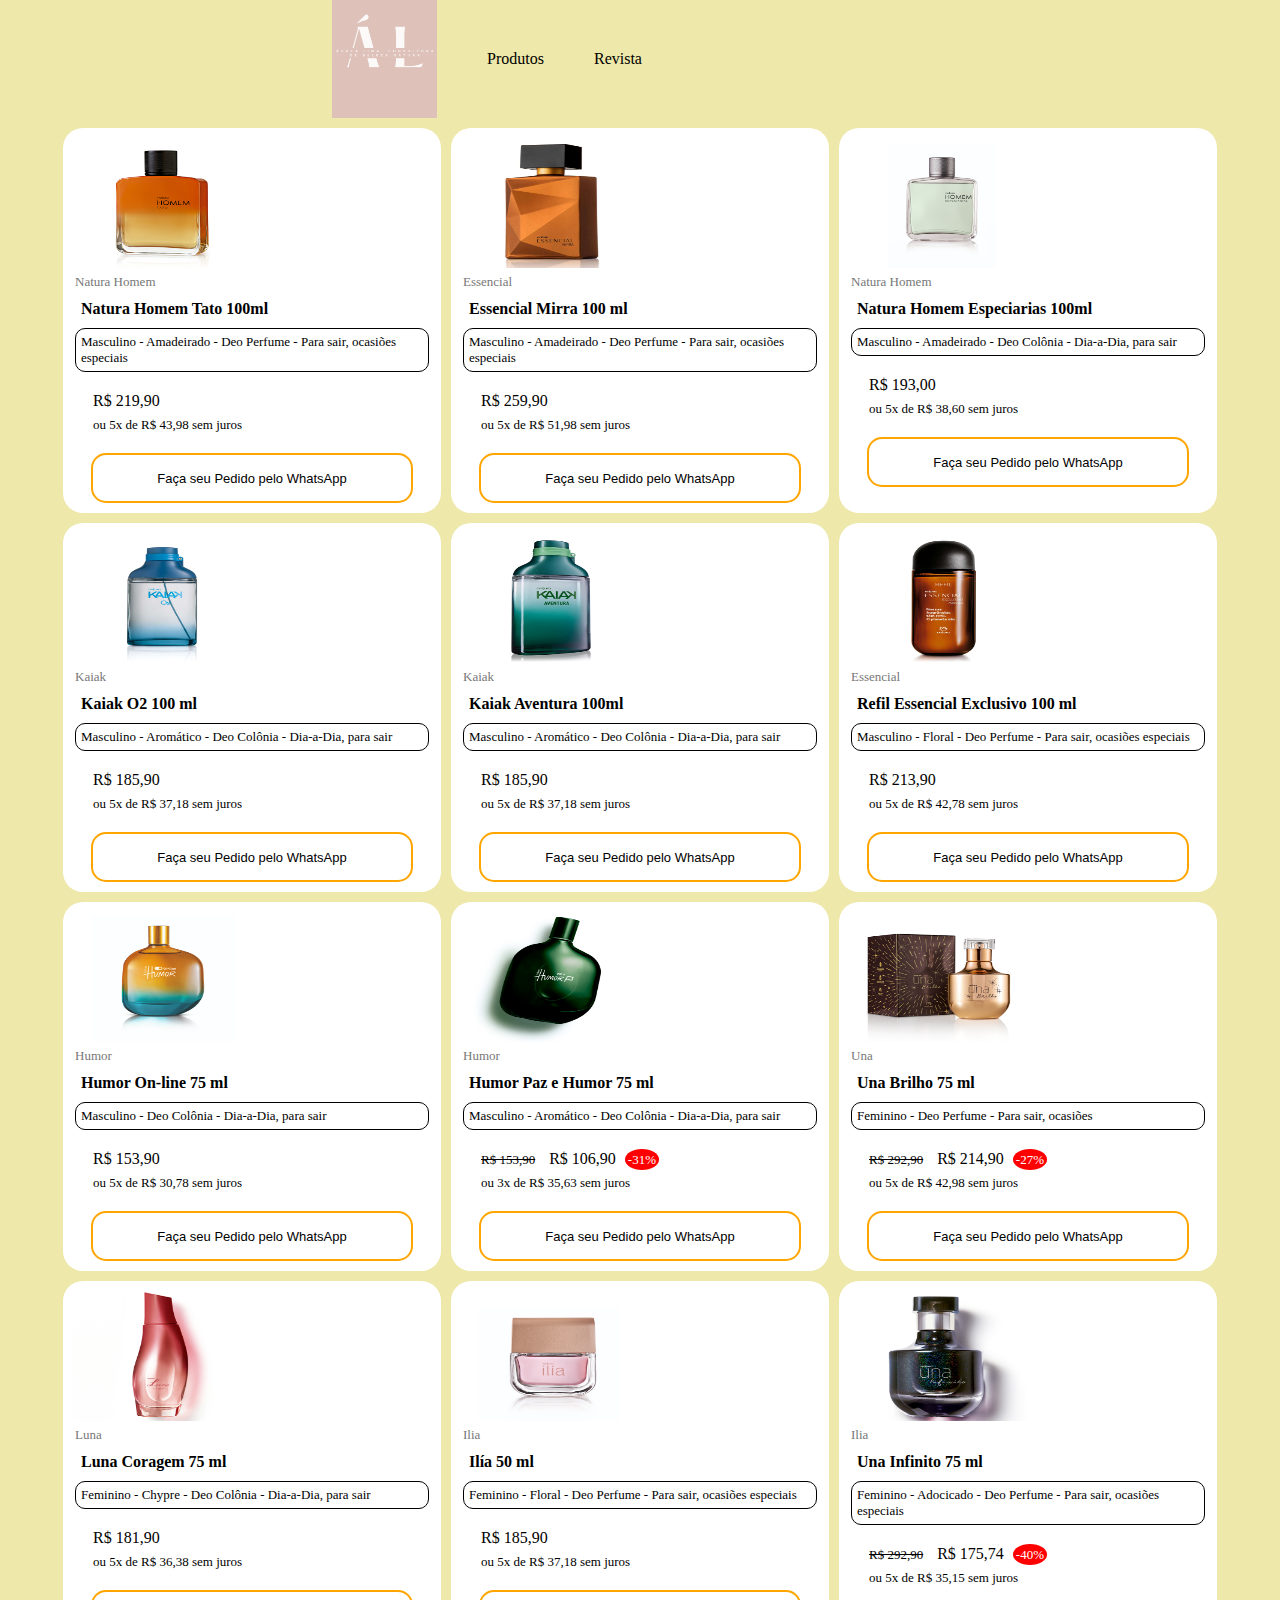
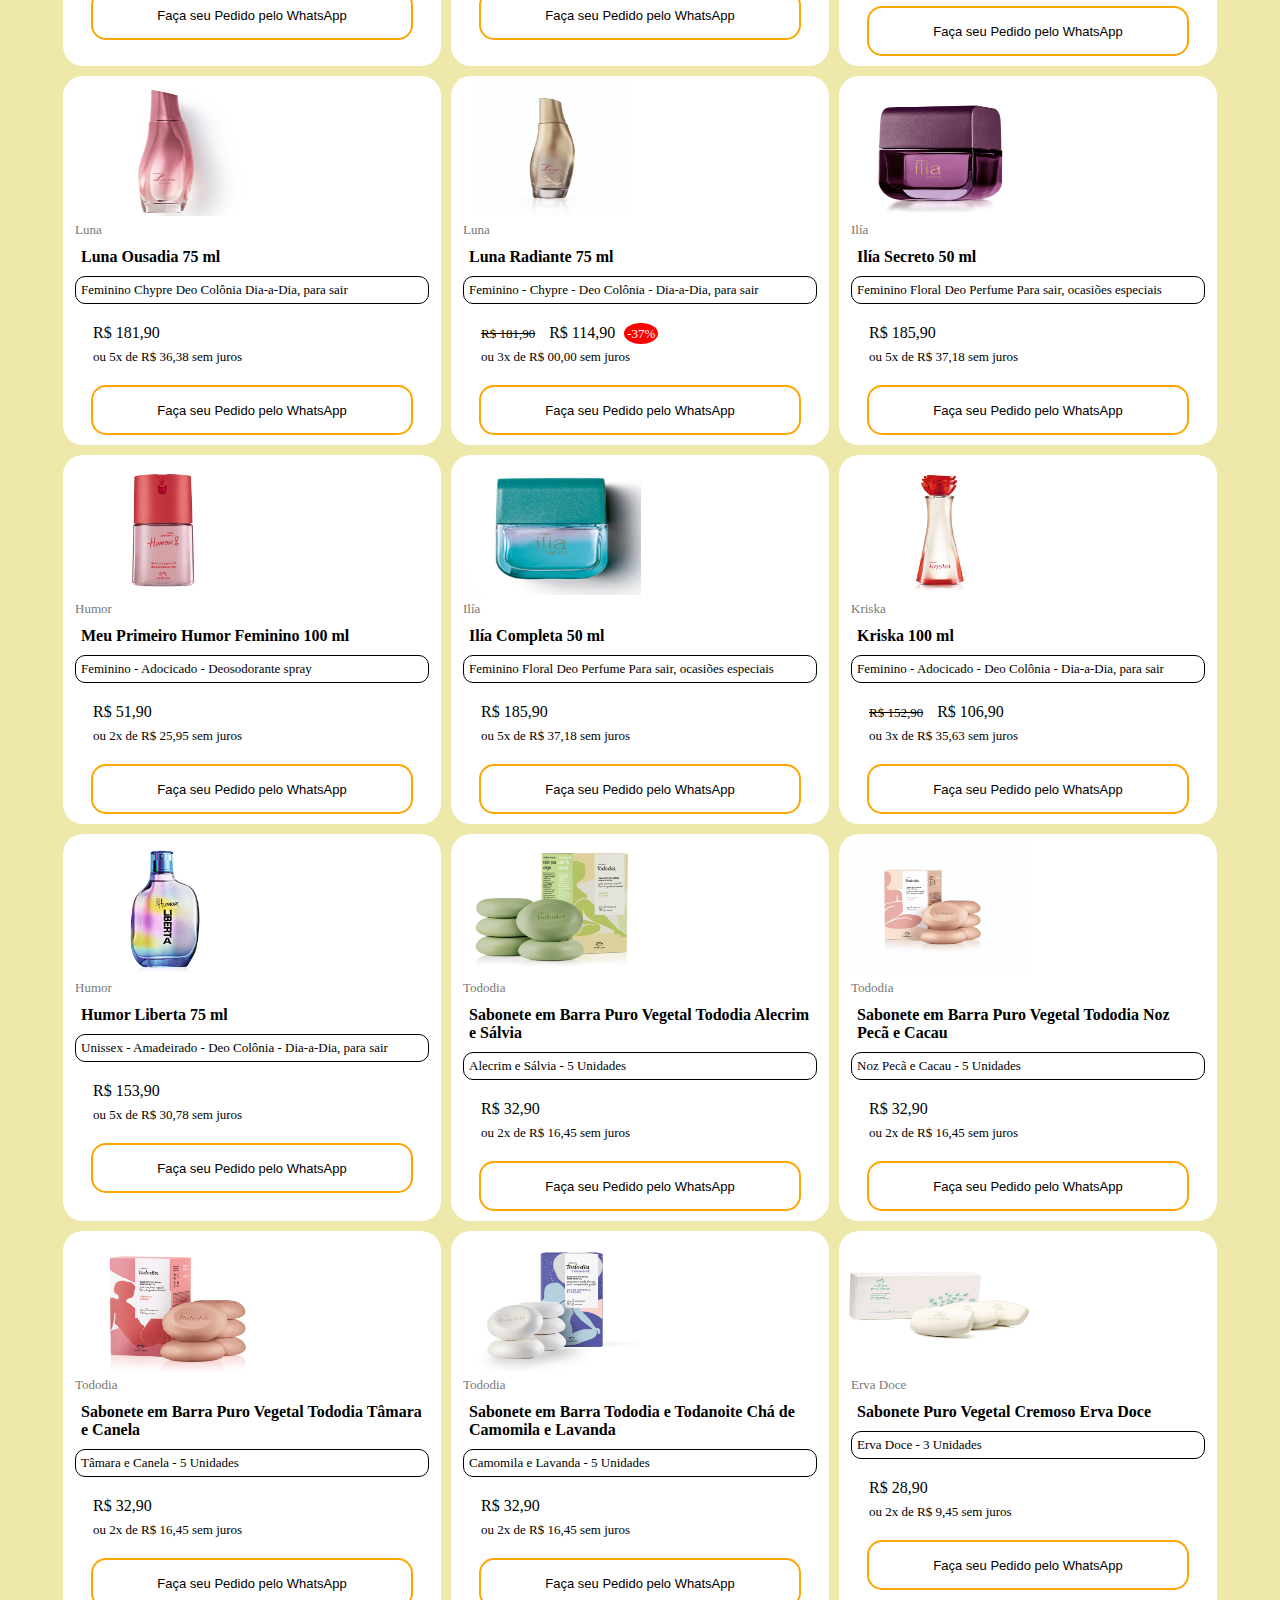
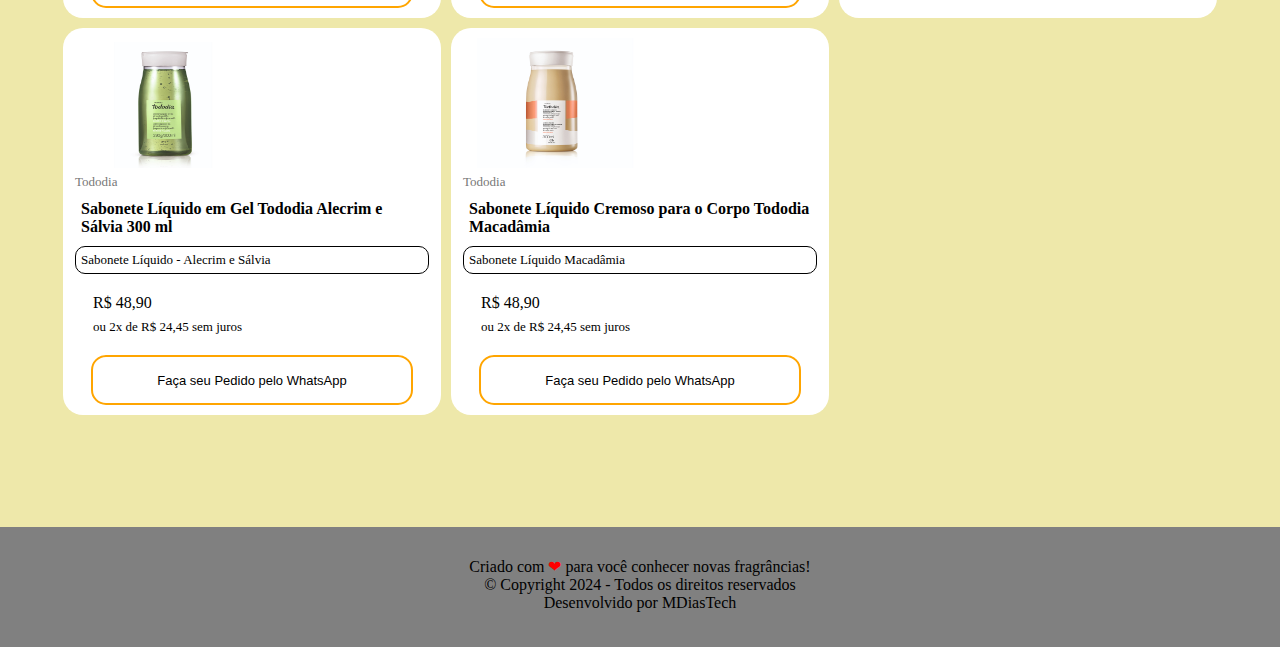
==== commit cc0e7c38: "..." ====
--- a/index.html
+++ b/index.html
@@ -15,7 +15,7 @@
     <header class="header">
 
         <div class="corpo-cabecalho">
-            <div class="cabecalho">
+            <div>
                 <img class="logo" src="src/images/logo/logo-rosa.png" alt="logo do site">
             </div>
         </div>
@@ -53,7 +53,7 @@
                     <a href="https://api.whatsapp.com/send/?phone=%2B5521975056463" target="_blank">Faça seu Pedido pelo WhatsApp</a>
                 </button>
             </section>
-                        
+
             <section>
                 <img class="ilustracao" src="src/images/1-PerfumeMasculino/03-DeoParfumEssencialMirraMasculino100ml.jpg" alt="Deo Parfum Essencial Mirra Masculino 100ml">
                 <span class="linha">Essencial</span>
--- a/src/css/header.css
+++ b/src/css/header.css
@@ -4,7 +4,7 @@
     min-height: 80%;
 }
 
-.header .cabecalho .logo {
+.header .logo {
     width: 145px;
 }
 
@@ -46,7 +46,7 @@
         min-height: 80%;
     }
     
-    .header .cabecalho .logo {
+    .header .logo {
         width: 105px;
     }
     
@@ -60,6 +60,7 @@
     
     .header nav ul {
         display: flex;
+        padding: 25px;
     }
     
     .header nav li a {
@@ -90,7 +91,7 @@
         min-height: 60%;
     }
     
-    .header .cabecalho .logo {
+    .header .logo {
         width: 105px;
     }
     
@@ -134,7 +135,7 @@
         min-height: 60%;
     }
     
-    .header .cabecalho .logo {
+    .header .logo {
         width: 80px;
     }
     
@@ -148,6 +149,7 @@
     
     .header nav ul {
         display: flex;
+        padding: 25px;
     }
     
     .header nav li a {
@@ -167,7 +169,7 @@
         min-height: 30%;
     }
     
-    .header .cabecalho .logo {
+    .header .logo {
         width: 50px;
     }
     
@@ -181,6 +183,7 @@
     
     .header nav ul {
         display: flex;
+        padding: 25px;
     }
     
     .header nav li a {
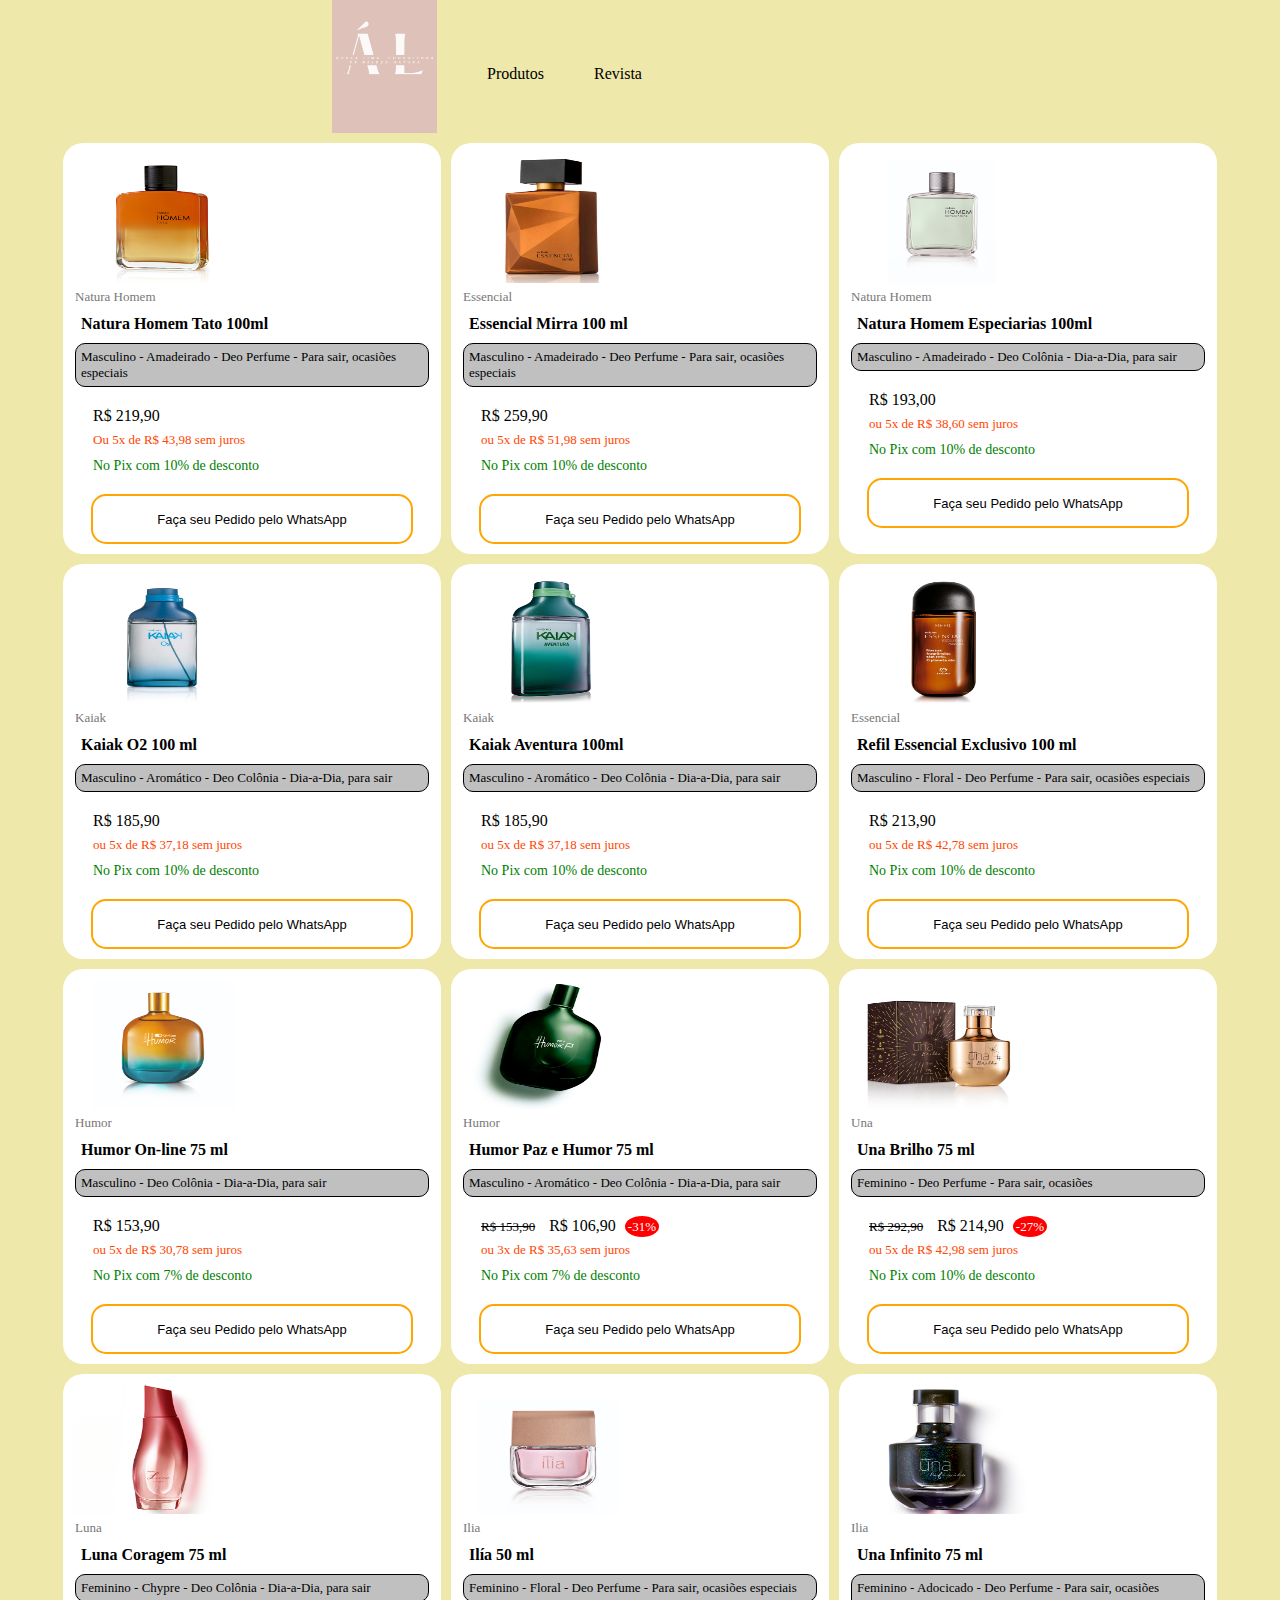
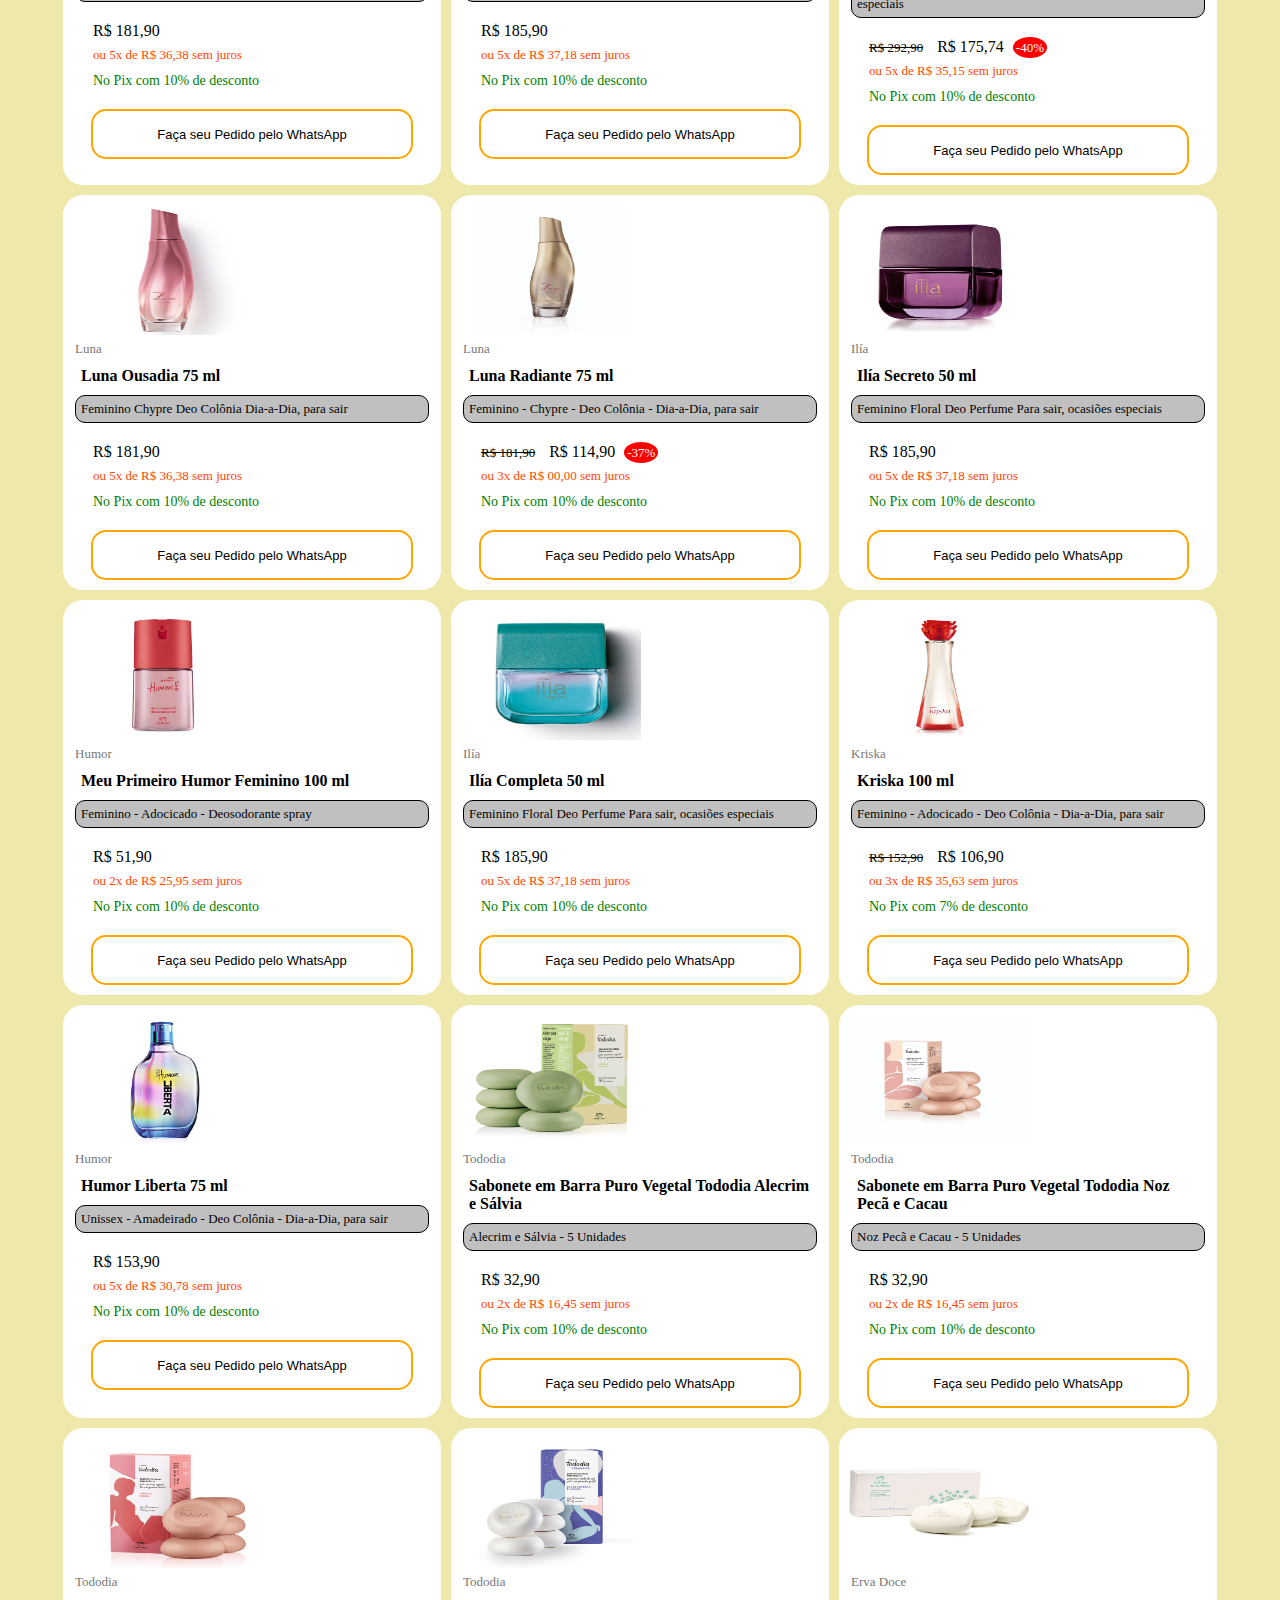
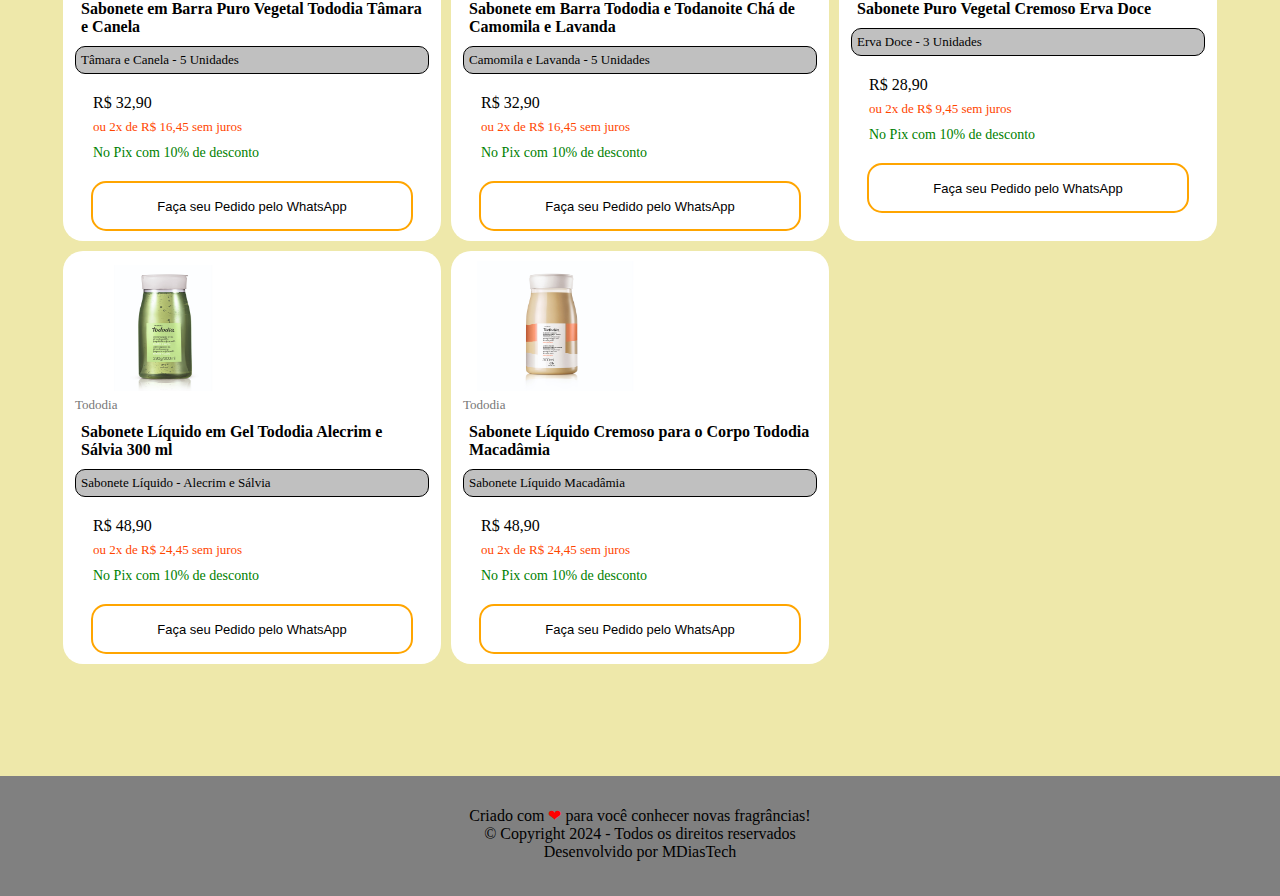
==== commit 649ad582: "add desconto em din e pix e alteração de cores no layout" ====
--- a/index.html
+++ b/index.html
@@ -47,7 +47,8 @@
                 <div class="saldo-juros">
                     <!-- <span class="saldo-cortado"><strike>R$ 204,90</strike></span> -->
                     <span class="saldo">R$ 219,90</span>
-                    <P class="juros">ou 5x de R$ 43,98 sem juros</P>
+                    <P class="juros">Ou 5x de R$ 43,98 sem juros</P>
+                    <p class="desconto">No Pix com 10% de desconto</p>
                 </div>
                 <button class="botao-pedido">
                     <a href="https://api.whatsapp.com/send/?phone=%2B5521975056463" target="_blank">Faça seu Pedido pelo WhatsApp</a>
@@ -68,6 +69,7 @@
                     <!-- <span class="saldo-cortado"><strike>R$ 00,00</strike></span> -->
                     <span class="saldo">R$ 259,90</span>
                     <P class="juros">ou 5x de R$ 51,98 sem juros</P>
+                    <p class="desconto">No Pix com 10% de desconto</p>
                 </div>
                 <button class="botao-pedido">
                     <a href="https://api.whatsapp.com/send/?phone=%2B5521975056463" target="_blank">Faça seu Pedido pelo WhatsApp</a>
@@ -88,6 +90,7 @@
                     <!-- <span class="saldo-cortado"><strike>R$ 00,00</strike></span> -->
                     <span class="saldo">R$ 193,00</span>
                     <P class="juros">ou 5x de R$ 38,60 sem juros</P>
+                    <p class="desconto">No Pix com 10% de desconto</p>
                 </div>
                 <button class="botao-pedido">
                     <a href="https://api.whatsapp.com/send/?phone=%2B5521975056463" target="_blank">Faça seu Pedido pelo WhatsApp</a>
@@ -108,6 +111,7 @@
                     <!-- <span class="saldo-cortado"><strike>R$ 00,00</strike></span> -->
                     <span class="saldo">R$ 185,90</span>
                     <P class="juros">ou 5x de R$ 37,18 sem juros</P>
+                    <p class="desconto">No Pix com 10% de desconto</p>
                 </div>
                 <button class="botao-pedido">
                     <a href="https://api.whatsapp.com/send/?phone=%2B5521975056463" target="_blank">Faça seu Pedido pelo WhatsApp</a>
@@ -128,6 +132,7 @@
                     <!-- <span class="saldo-cortado"><strike>R$ 00,00</strike></span> -->
                     <span class="saldo">R$ 185,90</span>
                     <P class="juros">ou 5x de R$ 37,18 sem juros</P>
+                    <p class="desconto">No Pix com 10% de desconto</p>
                 </div>
                 <button class="botao-pedido">
                     <a href="https://api.whatsapp.com/send/?phone=%2B5521975056463" target="_blank">Faça seu Pedido pelo WhatsApp</a>
@@ -148,6 +153,7 @@
                     <span class="saldo-cortado"><strike>R$ 00,00</strike></span>
                     <span class="saldo">R$ 150,00</span>
                     <P class="juros">ou 3x de R$ 00,00 sem juros</P>
+                    <p class="desconto">No Pix com 10% de desconto</p>
                 </div>
                 <button class="botao-pedido">
                     <a href="https://api.whatsapp.com/send/?phone=%2B5521975056463" target="_blank">Faça seu Pedido pelo WhatsApp</a>
@@ -168,6 +174,7 @@
                     <!-- <span class="saldo-cortado"><strike>R$ 00,00</strike></span> -->
                     <span class="saldo">R$ 213,90</span>
                     <P class="juros">ou 5x de R$ 42,78 sem juros</P>
+                    <p class="desconto">No Pix com 10% de desconto</p>
                 </div>
                 <button class="botao-pedido">
                     <a href="https://api.whatsapp.com/send/?phone=%2B5521975056463" target="_blank">Faça seu Pedido pelo WhatsApp</a>
@@ -187,6 +194,7 @@
                     <!-- <span class="saldo-cortado"><strike>R$ 00,00</strike></span> -->
                     <span class="saldo">R$ 153,90</span>
                     <P class="juros">ou 5x de R$ 30,78 sem juros</P>
+                    <p class="desconto">No Pix com 7% de desconto</p>
                 </div>
                 <button class="botao-pedido">
                     <a href="https://api.whatsapp.com/send/?phone=%2B5521975056463" target="_blank">Faça seu Pedido pelo WhatsApp</a>
@@ -208,6 +216,7 @@
                     <span class="saldo">R$ 106,90</span>
                     <span class="porcentagem">-31%</span>
                     <P class="juros">ou 3x de R$ 35,63 sem juros</P>
+                    <p class="desconto">No Pix com 7% de desconto</p>
                 </div>
                 <button class="botao-pedido">
                     <a href="https://api.whatsapp.com/send/?phone=%2B5521975056463" target="_blank">Faça seu Pedido pelo WhatsApp</a>
@@ -228,6 +237,7 @@
                     <span class="saldo-cortado"><strike>R$ 00,00</strike></span>
                     <span class="saldo">R$ 150,00</span>
                     <P class="juros">ou 3x de R$ 00,00 sem juros</P>
+                    <p class="desconto">No Pix com 7% de desconto</p>
                 </div>
                 <button class="botao-pedido">
                     <a href="https://api.whatsapp.com/send/?phone=%2B5521975056463" target="_blank">Faça seu Pedido pelo WhatsApp</a>
@@ -248,6 +258,7 @@
                     <span class="saldo-cortado"><strike>R$ 00,00</strike></span>
                     <span class="saldo">R$ 150,00</span>
                     <P class="juros">ou 3x de R$ 00,00 sem juros</P>
+                    <p class="desconto">No Pix com 7% de desconto</p>
                 </div>
                 <button class="botao-pedido">
                     <a href="https://api.whatsapp.com/send/?phone=%2B5521975056463" target="_blank">Faça seu Pedido pelo WhatsApp</a>
@@ -268,6 +279,7 @@
                     <span class="saldo-cortado"><strike>R$ 00,00</strike></span>
                     <span class="saldo">R$ 150,00</span>
                     <P class="juros">ou 3x de R$ 00,00 sem juros</P>
+                    <p class="desconto">No Pix com 7% de desconto</p>
                 </div>
                 <button class="botao-pedido">
                     <a href="https://api.whatsapp.com/send/?phone=%2B5521975056463" target="_blank">Faça seu Pedido pelo WhatsApp</a>
@@ -288,6 +300,7 @@
                     <span class="saldo">R$ 214,90</span>
                     <span class="porcentagem">-27%</span>
                     <P class="juros">ou 5x de R$ 42,98 sem juros</P>
+                    <p class="desconto">No Pix com 10% de desconto</p>
                 </div>
                 <button class="botao-pedido">
                     <a href="https://api.whatsapp.com/send/?phone=%2B5521975056463" target="_blank">Faça seu Pedido pelo WhatsApp</a>
@@ -308,6 +321,7 @@
                     <!-- <span class="saldo-cortado"><strike>R$ 00,00</strike></span> -->
                     <span class="saldo">R$ 181,90</span>
                     <P class="juros">ou 5x de R$ 36,38 sem juros</P>
+                    <p class="desconto">No Pix com 10% de desconto</p>
                 </div>
                 <button class="botao-pedido">
                     <a href="https://api.whatsapp.com/send/?phone=%2B5521975056463" target="_blank">Faça seu Pedido pelo WhatsApp</a>
@@ -328,6 +342,7 @@
                     <!-- <span class="saldo-cortado"><strike>R$ 00,00</strike></span> -->
                     <span class="saldo">R$ 185,90</span>
                     <P class="juros">ou 5x de R$ 37,18 sem juros</P>
+                    <p class="desconto">No Pix com 10% de desconto</p>
                 </div>
                 <button class="botao-pedido">
                     <a href="https://api.whatsapp.com/send/?phone=%2B5521975056463" target="_blank">Faça seu Pedido pelo WhatsApp</a>
@@ -349,6 +364,7 @@
                     <span class="saldo">R$ 175,74</span>
                     <span class="porcentagem">-40%</span>
                     <P class="juros">ou 5x de R$ 35,15 sem juros</P>
+                    <p class="desconto">No Pix com 10% de desconto</p>
                 </div>
                 <button class="botao-pedido">
                     <a href="https://api.whatsapp.com/send/?phone=%2B5521975056463" target="_blank">Faça seu Pedido pelo WhatsApp</a>
@@ -369,6 +385,7 @@
                     <!-- <span class="saldo-cortado"><strike>R$ 169,90</strike></span> -->
                     <span class="saldo">R$ 181,90</span>
                     <P class="juros">ou 5x de R$ 36,38 sem juros</P>
+                    <p class="desconto">No Pix com 10% de desconto</p>
                 </div>
                 <button class="botao-pedido">
                     <a href="https://api.whatsapp.com/send/?phone=%2B5521975056463" target="_blank">Faça seu Pedido pelo WhatsApp</a>
@@ -390,6 +407,7 @@
                     <span class="saldo">R$ 114,90</span>
                     <span class="porcentagem">-37%</span>
                     <P class="juros">ou 3x de R$ 00,00 sem juros</P>
+                    <p class="desconto">No Pix com 10% de desconto</p>
                 </div>
                 <button class="botao-pedido">
                     <a href="https://api.whatsapp.com/send/?phone=%2B5521975056463" target="_blank">Faça seu Pedido pelo WhatsApp</a>
@@ -410,6 +428,7 @@
                     <!-- <span class="saldo-cortado"><strike>R$ 00,00</strike></span> -->
                     <span class="saldo">R$ 185,90</span>
                     <P class="juros">ou 5x de R$ 37,18 sem juros</P>
+                    <p class="desconto">No Pix com 10% de desconto</p>
                 </div>
                 <button class="botao-pedido">
                     <a href="https://api.whatsapp.com/send/?phone=%2B5521975056463" target="_blank">Faça seu Pedido pelo WhatsApp</a>
@@ -429,6 +448,7 @@
                     <!-- <span class="saldo-cortado"><strike>R$ 00,00</strike></span> -->
                     <span class="saldo">R$ 51,90</span>
                     <P class="juros">ou 2x de R$ 25,95 sem juros</P>
+                    <p class="desconto">No Pix com 10% de desconto</p>
                 </div>
                 <button class="botao-pedido">
                     <a href="https://api.whatsapp.com/send/?phone=%2B5521975056463" target="_blank">Faça seu Pedido pelo WhatsApp</a>
@@ -449,6 +469,7 @@
                     <!-- <span class="saldo-cortado"><strike>R$ 00,00</strike></span> -->
                     <span class="saldo">R$ 185,90</span>
                     <P class="juros">ou 5x de R$ 37,18 sem juros</P>
+                    <p class="desconto">No Pix com 10% de desconto</p>
                 </div>
                 <button class="botao-pedido">
                     <a href="https://api.whatsapp.com/send/?phone=%2B5521975056463" target="_blank">Faça seu Pedido pelo WhatsApp</a>
@@ -470,6 +491,7 @@
                     <span class="saldo-cortado"><strike>R$ 00,00</strike></span>
                     <span class="saldo">R$ 169,90</span>
                     <P class="juros">ou 3x de R$ 00,00 sem juros</P>
+                    <p class="desconto">No Pix com 10% de desconto</p>
                 </div>
                 <button class="botao-pedido">
                     a href="https://api.whatsapp.com/send/?phone=%2B5521975056463" target="_blank">Faça seu Pedido pelo WhatsApp</a>
@@ -490,6 +512,7 @@
                     <span class="saldo-cortado"><strike>R$ 152,90</strike></span>
                     <span class="saldo">R$ 106,90</span>
                     <P class="juros">ou 3x de R$ 35,63 sem juros</P>
+                    <p class="desconto">No Pix com 7% de desconto</p>
                 </div>
                 <button class="botao-pedido">
                     <a href="https://api.whatsapp.com/send/?phone=%2B5521975056463" target="_blank">Faça seu Pedido pelo WhatsApp</a>
@@ -510,6 +533,7 @@
                     <!-- <span class="saldo-cortado"><strike>R$ 00,00</strike></span> -->
                     <span class="saldo">R$ 153,90</span>
                     <P class="juros">ou 5x de R$ 30,78 sem juros</P>
+                    <p class="desconto">No Pix com 10% de desconto</p>
                 </div>
                 <button class="botao-pedido">
                     <a href="https://api.whatsapp.com/send/?phone=%2B5521975056463" target="_blank">Faça seu Pedido pelo WhatsApp</a>
@@ -528,6 +552,7 @@
                     <!-- <span class="saldo-cortado"><strike>R$ 00,00</strike></span> -->
                     <span class="saldo">R$ 32,90</span>
                     <P class="juros">ou 2x de R$ 16,45 sem juros</P>
+                    <p class="desconto">No Pix com 10% de desconto</p>
                 </div>
                 <button class="botao-pedido">
                     <a href="https://api.whatsapp.com/send/?phone=%2B5521975056463" target="_blank">Faça seu Pedido pelo WhatsApp</a>
@@ -546,6 +571,7 @@
                     <!-- <span class="saldo-cortado"><strike>R$ 00,00</strike></span> -->
                     <span class="saldo">R$ 32,90</span>
                     <P class="juros">ou 2x de R$ 16,45 sem juros</P>
+                    <p class="desconto">No Pix com 10% de desconto</p>
                 </div>
                 <button class="botao-pedido">
                     <a href="https://api.whatsapp.com/send/?phone=%2B5521975056463" target="_blank">Faça seu Pedido pelo WhatsApp</a>
@@ -564,6 +590,7 @@
                     <!-- <span class="saldo-cortado"><strike>R$ 00,00</strike></span> -->
                     <span class="saldo">R$ 32,90</span>
                     <P class="juros">ou 2x de R$ 16,45 sem juros</P>
+                    <p class="desconto">No Pix com 10% de desconto</p>
                 </div>
                 <button class="botao-pedido">
                     <a href="https://api.whatsapp.com/send/?phone=%2B5521975056463" target="_blank">Faça seu Pedido pelo WhatsApp</a>
@@ -582,6 +609,7 @@
                     <!-- <span class="saldo-cortado"><strike>R$ 00,00</strike></span> -->
                     <span class="saldo">R$ 32,90</span>
                     <P class="juros">ou 2x de R$ 16,45 sem juros</P>
+                    <p class="desconto">No Pix com 10% de desconto</p>
                 </div>
                 <button class="botao-pedido">
                     <a href="https://api.whatsapp.com/send/?phone=%2B5521975056463" target="_blank">Faça seu Pedido pelo WhatsApp</a>
@@ -600,6 +628,7 @@
                     <!-- <span class="saldo-cortado"><strike>R$ 00,00</strike></span> -->
                     <span class="saldo">R$ 28,90</span>
                     <P class="juros">ou 2x de R$ 9,45 sem juros</P>
+                    <p class="desconto">No Pix com 10% de desconto</p>
                 </div>
                 <button class="botao-pedido">
                     <a href="https://api.whatsapp.com/send/?phone=%2B5521975056463" target="_blank">Faça seu Pedido pelo WhatsApp</a>
@@ -618,7 +647,7 @@
                     <!-- <span class="saldo-cortado"><strike>R$ 00,00</strike></span> -->
                     <span class="saldo">R$ 48,90</span>
                     <P class="juros">ou 2x de R$ 24,45 sem juros</P>
-
+                    <p class="desconto">No Pix com 10% de desconto</p>
                 </div>
                 <button class="botao-pedido">
                     <a href="https://api.whatsapp.com/send/?phone=%2B5521975056463" target="_blank">Faça seu Pedido pelo WhatsApp</a>
@@ -637,6 +666,7 @@
                     <!-- <span class="saldo-cortado"><strike>R$ 00,00</strike></span> -->
                     <span class="saldo">R$ 48,90</span>
                     <P class="juros">ou 2x de R$ 24,45 sem juros</P>
+                    <p class="desconto">No Pix com 10% de desconto</p>
                 </div>
                 <button class="botao-pedido">
                     <a href="https://api.whatsapp.com/send/?phone=%2B5521975056463" target="_blank">Faça seu Pedido pelo WhatsApp</a>
@@ -657,6 +687,7 @@
                     <span class="saldo-cortado"><strike>R$ 00,00</strike></span>
                     <span class="saldo">R$ 48,90</span>
                     <P class="juros">ou 2x de R$ 24,45 sem juros</P>
+                    <p class="desconto">No Pix com 10% de desconto</p>
                 </div>
                 <button class="botao-pedido">
                     <a href="https://api.whatsapp.com/send/?phone=%2B5521975056463" target="_blank">Faça seu Pedido pelo WhatsApp</a>
--- a/src/css/header.css
+++ b/src/css/header.css
@@ -1,11 +1,11 @@
 .header .corpo-cabecalho {
-    background-color: #DEC2BA;
     max-width: 100%;
     min-height: 80%;
 }
 
 .header .logo {
     width: 145px;
+    margin-top: 7px;
 }
 
 .header {
@@ -18,6 +18,7 @@
 
 .header nav ul {
     display: flex;
+    margin-top: 15px;
 }
 
 .header nav li a {
--- a/src/css/global.css
+++ b/src/css/global.css
@@ -31,6 +31,7 @@
 }
 
 .container .variant{
+  background-color: silver;
   border: 2px solid black;
   border-radius: 10px;
   padding: 10px;
@@ -66,6 +67,13 @@
 .container .juros{
   margin-top: 10px;
   font-size: 14px;
+  color: orangered;
+}
+
+.container .desconto{
+  margin-top: 10px;
+  font-size: 14px;
+  color: green;
 }
 
 .container .botao-pedido{
@@ -73,8 +81,8 @@
   margin: 0 auto;
   width: 90%;
   min-height: 50px;
-  border: 2px solid orange;
-  background-color: white;
+  border: 2px solid black;
+  background-color: greenyellow;
   padding: 10px;
   border-radius: 15px;
 }
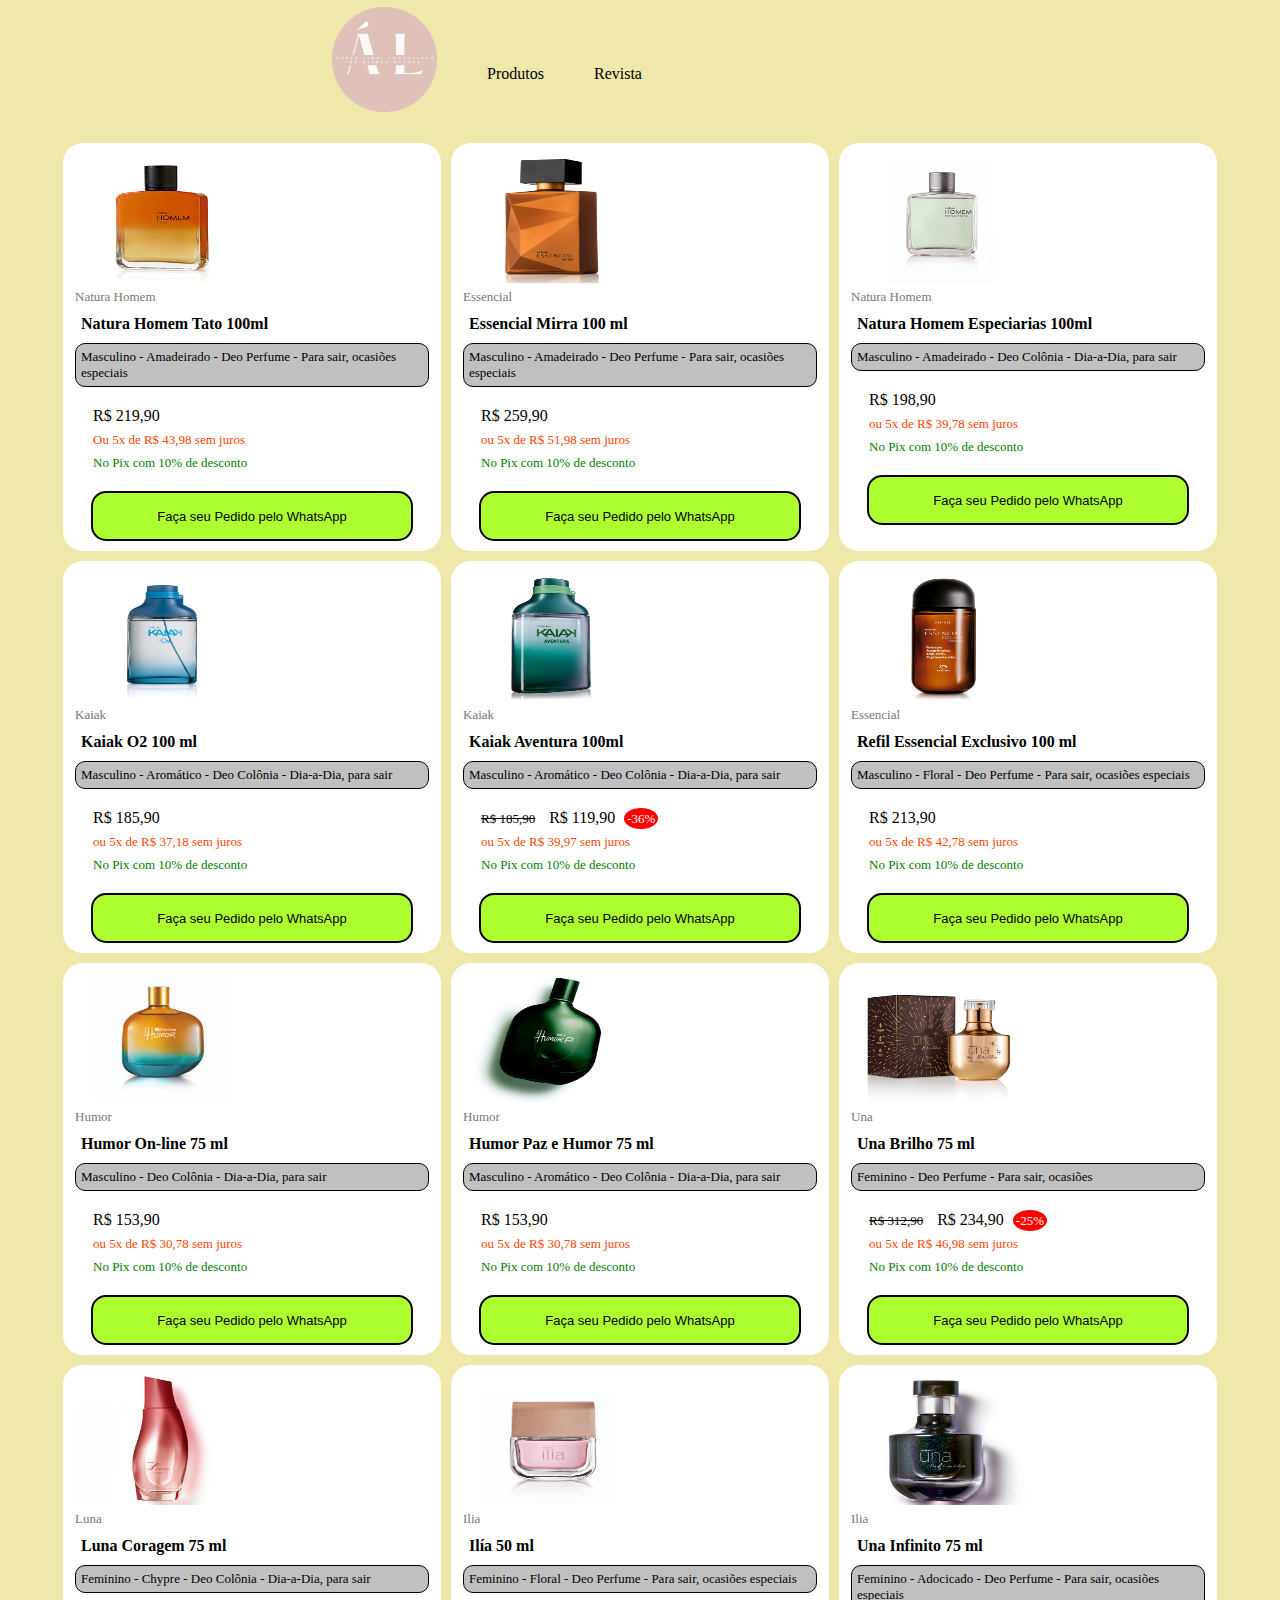
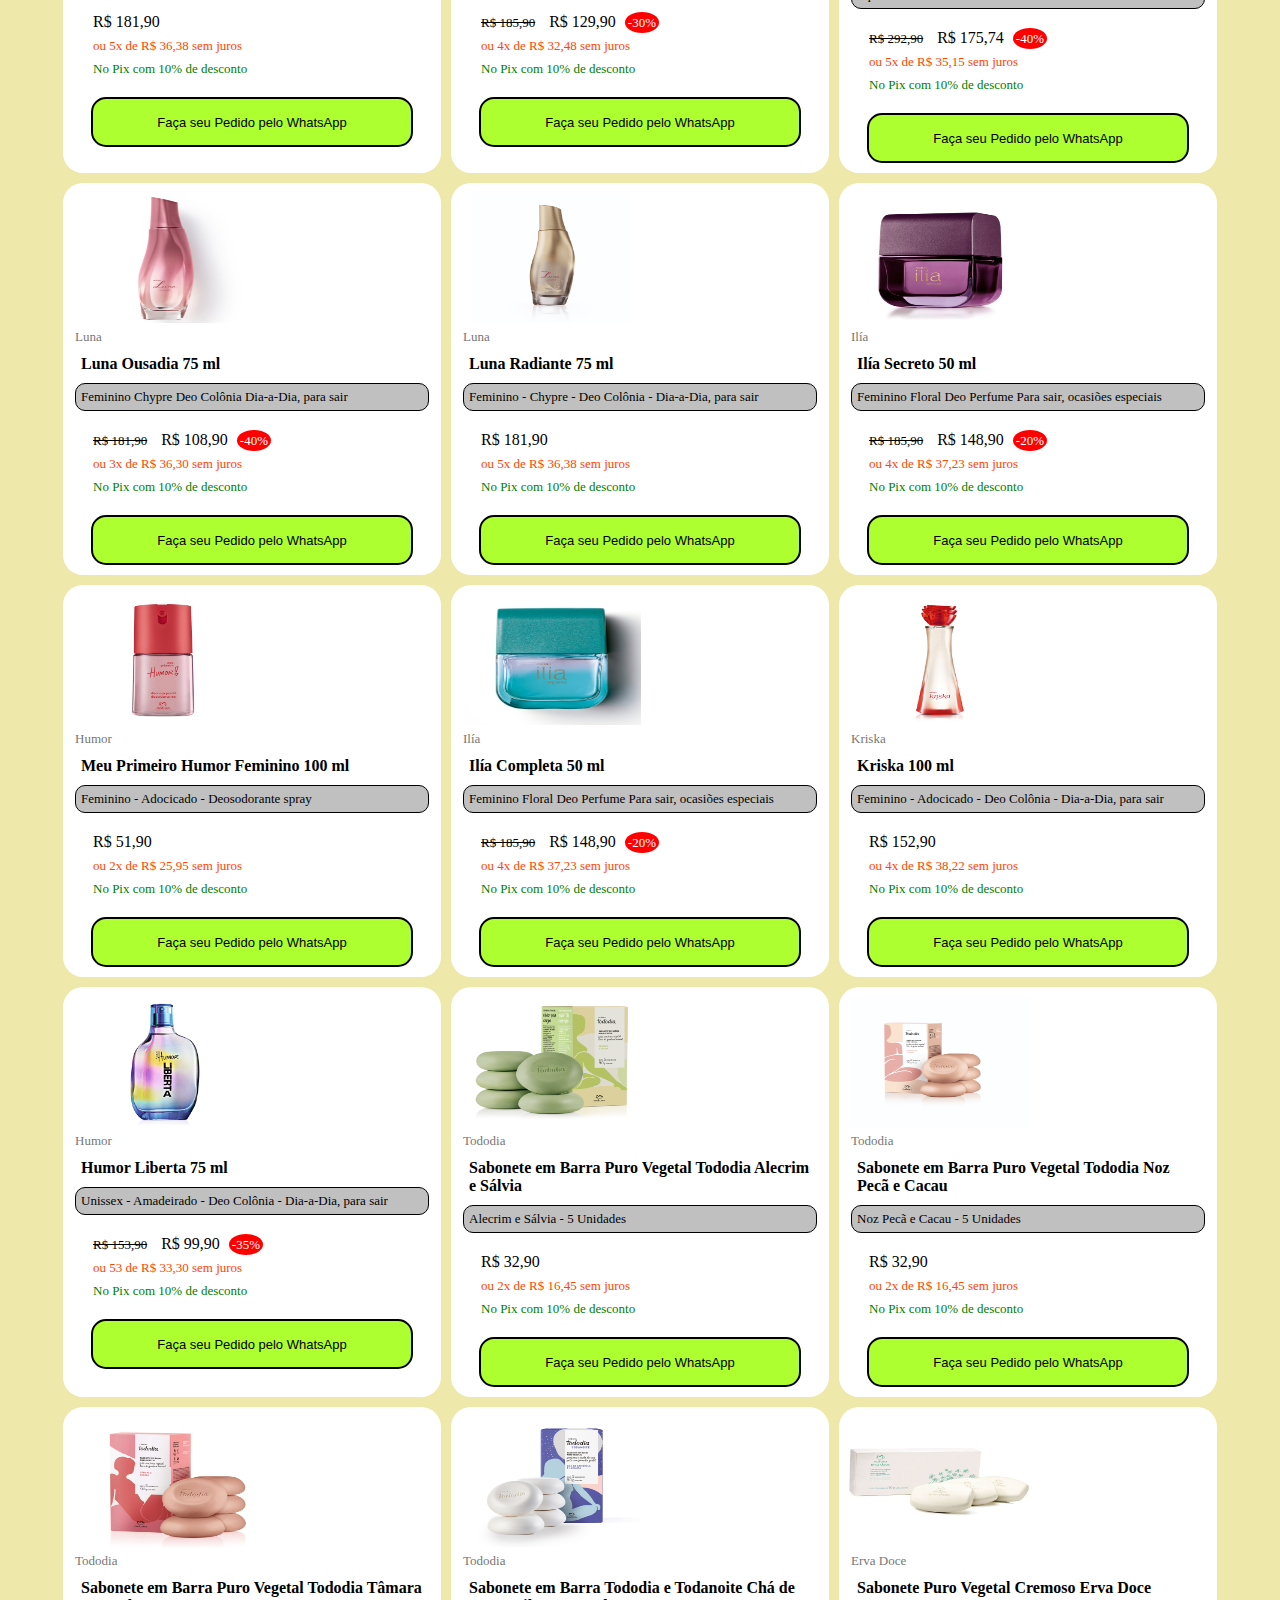
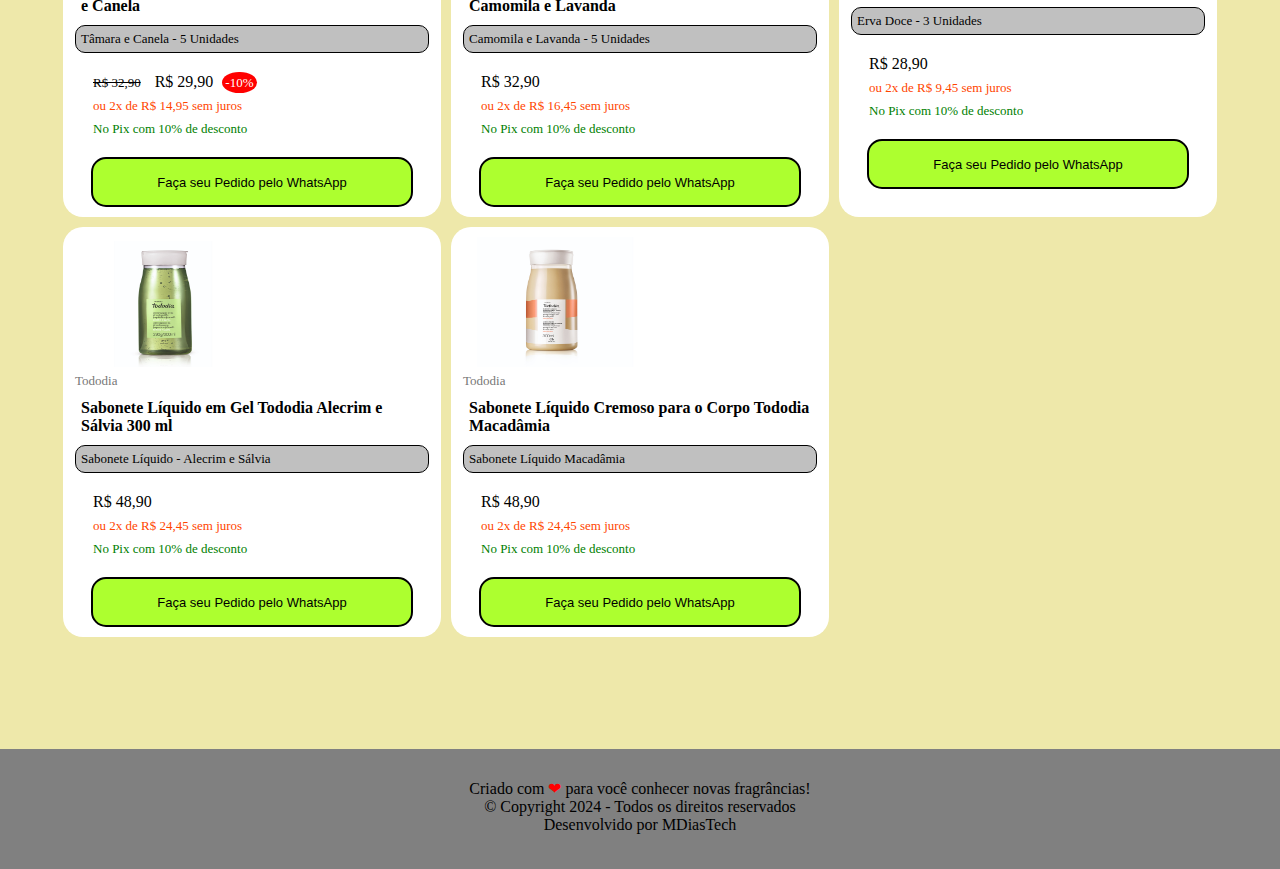
==== commit 72179cf6: "alteração nos valores" ====
--- a/index.html
+++ b/index.html
@@ -47,6 +47,7 @@
                 <div class="saldo-juros">
                     <!-- <span class="saldo-cortado"><strike>R$ 204,90</strike></span> -->
                     <span class="saldo">R$ 219,90</span>
+                    <!-- <span class="porcentagem">-36%</span> -->
                     <P class="juros">Ou 5x de R$ 43,98 sem juros</P>
                     <p class="desconto">No Pix com 10% de desconto</p>
                 </div>
@@ -68,6 +69,7 @@
                 <div class="saldo-juros">
                     <!-- <span class="saldo-cortado"><strike>R$ 00,00</strike></span> -->
                     <span class="saldo">R$ 259,90</span>
+                    <!-- <span class="porcentagem">-36%</span> -->
                     <P class="juros">ou 5x de R$ 51,98 sem juros</P>
                     <p class="desconto">No Pix com 10% de desconto</p>
                 </div>
@@ -88,8 +90,9 @@
                 </div>
                 <div class="saldo-juros">
                     <!-- <span class="saldo-cortado"><strike>R$ 00,00</strike></span> -->
-                    <span class="saldo">R$ 193,00</span>
-                    <P class="juros">ou 5x de R$ 38,60 sem juros</P>
+                    <span class="saldo">R$ 198,90</span>
+                    <!-- <span class="porcentagem">-36%</span> -->
+                    <P class="juros">ou 5x de R$ 39,78 sem juros</P>
                     <p class="desconto">No Pix com 10% de desconto</p>
                 </div>
                 <button class="botao-pedido">
@@ -110,6 +113,7 @@
                 <div class="saldo-juros">
                     <!-- <span class="saldo-cortado"><strike>R$ 00,00</strike></span> -->
                     <span class="saldo">R$ 185,90</span>
+                    <!-- <span class="porcentagem">-36%</span> -->
                     <P class="juros">ou 5x de R$ 37,18 sem juros</P>
                     <p class="desconto">No Pix com 10% de desconto</p>
                 </div>
@@ -129,9 +133,10 @@
                     <span>Dia-a-Dia, para sair</span>
                 </div>
                 <div class="saldo-juros">
-                    <!-- <span class="saldo-cortado"><strike>R$ 00,00</strike></span> -->
-                    <span class="saldo">R$ 185,90</span>
-                    <P class="juros">ou 5x de R$ 37,18 sem juros</P>
+                    <span class="saldo-cortado"><strike>R$ 185,90</strike></span>
+                    <span class="saldo">R$ 119,90</span>
+                    <span class="porcentagem">-36%</span>
+                    <P class="juros">ou 5x de R$ 39,97 sem juros</P>
                     <p class="desconto">No Pix com 10% de desconto</p>
                 </div>
                 <button class="botao-pedido">
@@ -152,6 +157,7 @@
                 <div class="saldo-juros">
                     <span class="saldo-cortado"><strike>R$ 00,00</strike></span>
                     <span class="saldo">R$ 150,00</span>
+                    <span class="porcentagem">-36%</span>
                     <P class="juros">ou 3x de R$ 00,00 sem juros</P>
                     <p class="desconto">No Pix com 10% de desconto</p>
                 </div>
@@ -173,6 +179,7 @@
                 <div class="saldo-juros">
                     <!-- <span class="saldo-cortado"><strike>R$ 00,00</strike></span> -->
                     <span class="saldo">R$ 213,90</span>
+                    <!-- <span class="porcentagem">-36%</span> -->
                     <P class="juros">ou 5x de R$ 42,78 sem juros</P>
                     <p class="desconto">No Pix com 10% de desconto</p>
                 </div>
@@ -193,8 +200,9 @@
                 <div class="saldo-juros">
                     <!-- <span class="saldo-cortado"><strike>R$ 00,00</strike></span> -->
                     <span class="saldo">R$ 153,90</span>
+                    <!-- <span class="porcentagem">-36%</span> -->
                     <P class="juros">ou 5x de R$ 30,78 sem juros</P>
-                    <p class="desconto">No Pix com 7% de desconto</p>
+                    <p class="desconto">No Pix com 10% de desconto</p>
                 </div>
                 <button class="botao-pedido">
                     <a href="https://api.whatsapp.com/send/?phone=%2B5521975056463" target="_blank">Faça seu Pedido pelo WhatsApp</a>
@@ -212,11 +220,11 @@
                     <span>Dia-a-Dia, para sair</span>
                 </div>
                 <div class="saldo-juros">
-                    <span class="saldo-cortado"><strike>R$ 153,90</strike></span>
-                    <span class="saldo">R$ 106,90</span>
-                    <span class="porcentagem">-31%</span>
-                    <P class="juros">ou 3x de R$ 35,63 sem juros</P>
-                    <p class="desconto">No Pix com 7% de desconto</p>
+                    <!-- <span class="saldo-cortado"><strike>R$ 153,90</strike></span> -->
+                    <span class="saldo">R$ 153,90</span>
+                    <!-- <span class="porcentagem">-31%</span> -->
+                    <P class="juros">ou 5x de R$ 30,78 sem juros</P>
+                    <p class="desconto">No Pix com 10% de desconto</p>
                 </div>
                 <button class="botao-pedido">
                     <a href="https://api.whatsapp.com/send/?phone=%2B5521975056463" target="_blank">Faça seu Pedido pelo WhatsApp</a>
@@ -236,8 +244,9 @@
                 <div class="saldo-juros">
                     <span class="saldo-cortado"><strike>R$ 00,00</strike></span>
                     <span class="saldo">R$ 150,00</span>
+                    <span class="porcentagem">-36%</span>
                     <P class="juros">ou 3x de R$ 00,00 sem juros</P>
-                    <p class="desconto">No Pix com 7% de desconto</p>
+                    <p class="desconto">No Pix com 10% de desconto</p>
                 </div>
                 <button class="botao-pedido">
                     <a href="https://api.whatsapp.com/send/?phone=%2B5521975056463" target="_blank">Faça seu Pedido pelo WhatsApp</a>
@@ -257,8 +266,9 @@
                 <div class="saldo-juros">
                     <span class="saldo-cortado"><strike>R$ 00,00</strike></span>
                     <span class="saldo">R$ 150,00</span>
+                    <span class="porcentagem">-36%</span>
                     <P class="juros">ou 3x de R$ 00,00 sem juros</P>
-                    <p class="desconto">No Pix com 7% de desconto</p>
+                    <p class="desconto">No Pix com 10% de desconto</p>
                 </div>
                 <button class="botao-pedido">
                     <a href="https://api.whatsapp.com/send/?phone=%2B5521975056463" target="_blank">Faça seu Pedido pelo WhatsApp</a>
@@ -278,8 +288,9 @@
                 <div class="saldo-juros">
                     <span class="saldo-cortado"><strike>R$ 00,00</strike></span>
                     <span class="saldo">R$ 150,00</span>
+                    <span class="porcentagem">-36%</span>
                     <P class="juros">ou 3x de R$ 00,00 sem juros</P>
-                    <p class="desconto">No Pix com 7% de desconto</p>
+                    <p class="desconto">No Pix com 10% de desconto</p>
                 </div>
                 <button class="botao-pedido">
                     <a href="https://api.whatsapp.com/send/?phone=%2B5521975056463" target="_blank">Faça seu Pedido pelo WhatsApp</a>
@@ -296,10 +307,10 @@
                     <span>Para sair, ocasiões</span>
                 </div>
                 <div class="saldo-juros">
-                    <span class="saldo-cortado"><strike>R$ 292,90</strike></span>
-                    <span class="saldo">R$ 214,90</span>
-                    <span class="porcentagem">-27%</span>
-                    <P class="juros">ou 5x de R$ 42,98 sem juros</P>
+                    <span class="saldo-cortado"><strike>R$ 312,90</strike></span>
+                    <span class="saldo">R$ 234,90</span>
+                    <span class="porcentagem">-25%</span>
+                    <P class="juros">ou 5x de R$ 46,98 sem juros</P>
                     <p class="desconto">No Pix com 10% de desconto</p>
                 </div>
                 <button class="botao-pedido">
@@ -320,6 +331,7 @@
                 <div class="saldo-juros">
                     <!-- <span class="saldo-cortado"><strike>R$ 00,00</strike></span> -->
                     <span class="saldo">R$ 181,90</span>
+                    <!-- <span class="porcentagem">-36%</span> -->
                     <P class="juros">ou 5x de R$ 36,38 sem juros</P>
                     <p class="desconto">No Pix com 10% de desconto</p>
                 </div>
@@ -339,9 +351,10 @@
                     <span>Para sair, ocasiões especiais</span>
                 </div>
                 <div class="saldo-juros">
-                    <!-- <span class="saldo-cortado"><strike>R$ 00,00</strike></span> -->
-                    <span class="saldo">R$ 185,90</span>
-                    <P class="juros">ou 5x de R$ 37,18 sem juros</P>
+                    <span class="saldo-cortado"><strike>R$ 185,90</strike></span>
+                    <span class="saldo">R$ 129,90</span>
+                    <span class="porcentagem">-30%</span>
+                    <P class="juros">ou 4x de R$ 32,48 sem juros</P>
                     <p class="desconto">No Pix com 10% de desconto</p>
                 </div>
                 <button class="botao-pedido">
@@ -382,9 +395,10 @@
                     <span>Dia-a-Dia, para sair</span>
                 </div>
                 <div class="saldo-juros">
-                    <!-- <span class="saldo-cortado"><strike>R$ 169,90</strike></span> -->
-                    <span class="saldo">R$ 181,90</span>
-                    <P class="juros">ou 5x de R$ 36,38 sem juros</P>
+                    <span class="saldo-cortado"><strike>R$ 181,90</strike></span>
+                    <span class="saldo">R$ 108,90</span>
+                    <span class="porcentagem">-40%</span>
+                    <P class="juros">ou 3x de R$ 36,30 sem juros</P>
                     <p class="desconto">No Pix com 10% de desconto</p>
                 </div>
                 <button class="botao-pedido">
@@ -403,10 +417,10 @@
                     <span>Dia-a-Dia, para sair</span>
                 </div>
                 <div class="saldo-juros">
-                    <span class="saldo-cortado"><strike>R$ 181,90</strike></span>
-                    <span class="saldo">R$ 114,90</span>
-                    <span class="porcentagem">-37%</span>
-                    <P class="juros">ou 3x de R$ 00,00 sem juros</P>
+                    <!-- <span class="saldo-cortado"><strike>R$ 181,90</strike></span> -->
+                    <span class="saldo">R$ 181,90</span>
+                    <!-- <span class="porcentagem">-37%</span> -->
+                    <P class="juros">ou 5x de R$ 36,38 sem juros</P>
                     <p class="desconto">No Pix com 10% de desconto</p>
                 </div>
                 <button class="botao-pedido">
@@ -425,9 +439,10 @@
                     <span>Para sair, ocasiões especiais</span>
                 </div>
                 <div class="saldo-juros">
-                    <!-- <span class="saldo-cortado"><strike>R$ 00,00</strike></span> -->
-                    <span class="saldo">R$ 185,90</span>
-                    <P class="juros">ou 5x de R$ 37,18 sem juros</P>
+                    <span class="saldo-cortado"><strike>R$ 185,90</strike></span>
+                    <span class="saldo">R$ 148,90</span>
+                    <span class="porcentagem">-20%</span>
+                    <P class="juros">ou 4x de R$ 37,23 sem juros</P>
                     <p class="desconto">No Pix com 10% de desconto</p>
                 </div>
                 <button class="botao-pedido">
@@ -447,6 +462,7 @@
                 <div class="saldo-juros">
                     <!-- <span class="saldo-cortado"><strike>R$ 00,00</strike></span> -->
                     <span class="saldo">R$ 51,90</span>
+                    <!-- <span class="porcentagem">-36%</span> -->
                     <P class="juros">ou 2x de R$ 25,95 sem juros</P>
                     <p class="desconto">No Pix com 10% de desconto</p>
                 </div>
@@ -466,9 +482,10 @@
                     <span>Para sair, ocasiões especiais</span>
                 </div>
                 <div class="saldo-juros">
-                    <!-- <span class="saldo-cortado"><strike>R$ 00,00</strike></span> -->
-                    <span class="saldo">R$ 185,90</span>
-                    <P class="juros">ou 5x de R$ 37,18 sem juros</P>
+                    <span class="saldo-cortado"><strike>R$ 185,90</strike></span>
+                    <span class="saldo">R$ 148,90</span>
+                    <span class="porcentagem">-20%</span>
+                    <P class="juros">ou 4x de R$ 37,23 sem juros</P>
                     <p class="desconto">No Pix com 10% de desconto</p>
                 </div>
                 <button class="botao-pedido">
@@ -490,6 +507,7 @@
                 <div class="saldo-juros">
                     <span class="saldo-cortado"><strike>R$ 00,00</strike></span>
                     <span class="saldo">R$ 169,90</span>
+                    <span class="porcentagem">-36%</span>
                     <P class="juros">ou 3x de R$ 00,00 sem juros</P>
                     <p class="desconto">No Pix com 10% de desconto</p>
                 </div>
@@ -509,10 +527,11 @@
                     <span>Dia-a-Dia, para sair</span>
                 </div>
                 <div class="saldo-juros">
-                    <span class="saldo-cortado"><strike>R$ 152,90</strike></span>
-                    <span class="saldo">R$ 106,90</span>
-                    <P class="juros">ou 3x de R$ 35,63 sem juros</P>
-                    <p class="desconto">No Pix com 7% de desconto</p>
+                    <!-- <span class="saldo-cortado"><strike>R$ 152,90</strike></span> -->
+                    <span class="saldo">R$ 152,90</span>
+                    <!-- <span class="porcentagem">-36%</span> -->
+                    <P class="juros">ou 4x de R$ 38,22 sem juros</P>
+                    <p class="desconto">No Pix com 10% de desconto</p>
                 </div>
                 <button class="botao-pedido">
                     <a href="https://api.whatsapp.com/send/?phone=%2B5521975056463" target="_blank">Faça seu Pedido pelo WhatsApp</a>
@@ -530,9 +549,10 @@
                     <span>Dia-a-Dia, para sair</span>
                 </div>
                 <div class="saldo-juros">
-                    <!-- <span class="saldo-cortado"><strike>R$ 00,00</strike></span> -->
-                    <span class="saldo">R$ 153,90</span>
-                    <P class="juros">ou 5x de R$ 30,78 sem juros</P>
+                    <span class="saldo-cortado"><strike>R$ 153,90</strike></span>
+                    <span class="saldo">R$ 99,90</span>
+                    <span class="porcentagem">-35%</span>
+                    <P class="juros">ou 53 de R$ 33,30 sem juros</P>
                     <p class="desconto">No Pix com 10% de desconto</p>
                 </div>
                 <button class="botao-pedido">
@@ -551,6 +571,7 @@
                 <div class="saldo-juros">
                     <!-- <span class="saldo-cortado"><strike>R$ 00,00</strike></span> -->
                     <span class="saldo">R$ 32,90</span>
+                    <!-- <span class="porcentagem">-36%</span> -->
                     <P class="juros">ou 2x de R$ 16,45 sem juros</P>
                     <p class="desconto">No Pix com 10% de desconto</p>
                 </div>
@@ -570,6 +591,7 @@
                 <div class="saldo-juros">
                     <!-- <span class="saldo-cortado"><strike>R$ 00,00</strike></span> -->
                     <span class="saldo">R$ 32,90</span>
+                    <!-- <span class="porcentagem">-36%</span> -->
                     <P class="juros">ou 2x de R$ 16,45 sem juros</P>
                     <p class="desconto">No Pix com 10% de desconto</p>
                 </div>
@@ -587,9 +609,10 @@
                     <span>5 Unidades</span>
                 </div>
                 <div class="saldo-juros">
-                    <!-- <span class="saldo-cortado"><strike>R$ 00,00</strike></span> -->
-                    <span class="saldo">R$ 32,90</span>
-                    <P class="juros">ou 2x de R$ 16,45 sem juros</P>
+                    <span class="saldo-cortado"><strike>R$ 32,90</strike></span>
+                    <span class="saldo">R$ 29,90</span>
+                    <span class="porcentagem">-10%</span>
+                    <P class="juros">ou 2x de R$ 14,95 sem juros</P>
                     <p class="desconto">No Pix com 10% de desconto</p>
                 </div>
                 <button class="botao-pedido">
@@ -608,6 +631,7 @@
                 <div class="saldo-juros">
                     <!-- <span class="saldo-cortado"><strike>R$ 00,00</strike></span> -->
                     <span class="saldo">R$ 32,90</span>
+                    <!-- <span class="porcentagem">-36%</span> -->
                     <P class="juros">ou 2x de R$ 16,45 sem juros</P>
                     <p class="desconto">No Pix com 10% de desconto</p>
                 </div>
@@ -627,6 +651,7 @@
                 <div class="saldo-juros">
                     <!-- <span class="saldo-cortado"><strike>R$ 00,00</strike></span> -->
                     <span class="saldo">R$ 28,90</span>
+                    <!-- <span class="porcentagem">-36%</span> -->
                     <P class="juros">ou 2x de R$ 9,45 sem juros</P>
                     <p class="desconto">No Pix com 10% de desconto</p>
                 </div>
@@ -646,6 +671,7 @@
                 <div class="saldo-juros">
                     <!-- <span class="saldo-cortado"><strike>R$ 00,00</strike></span> -->
                     <span class="saldo">R$ 48,90</span>
+                    <!-- <span class="porcentagem">-36%</span> -->
                     <P class="juros">ou 2x de R$ 24,45 sem juros</P>
                     <p class="desconto">No Pix com 10% de desconto</p>
                 </div>
@@ -665,6 +691,7 @@
                 <div class="saldo-juros">
                     <!-- <span class="saldo-cortado"><strike>R$ 00,00</strike></span> -->
                     <span class="saldo">R$ 48,90</span>
+                    <!-- <span class="porcentagem">-36%</span> -->
                     <P class="juros">ou 2x de R$ 24,45 sem juros</P>
                     <p class="desconto">No Pix com 10% de desconto</p>
                 </div>
@@ -686,6 +713,7 @@
                 <div class="saldo-juros">
                     <span class="saldo-cortado"><strike>R$ 00,00</strike></span>
                     <span class="saldo">R$ 48,90</span>
+                    <span class="porcentagem">-36%</span>
                     <P class="juros">ou 2x de R$ 24,45 sem juros</P>
                     <p class="desconto">No Pix com 10% de desconto</p>
                 </div>
--- a/src/css/header.css
+++ b/src/css/header.css
@@ -42,13 +42,13 @@
 
 @media(max-width: 1280px) {
     .header .corpo-cabecalho {
-        background-color: #DEC2BA;
         max-width: 100%;
         min-height: 80%;
     }
     
     .header .logo {
         width: 105px;
+        margin-top: 7px;
     }
     
     .header {
@@ -87,13 +87,13 @@
 
 @media(max-width: 835px) {
     .header .corpo-cabecalho {
-        background-color: #DEC2BA;
         max-width: 80%;
         min-height: 60%;
     }
     
     .header .logo {
         width: 105px;
+        margin-top: 5px;
     }
     
     .header {
@@ -131,13 +131,13 @@
 
 @media(max-width: 425px) {
     .header .corpo-cabecalho {
-        background-color: #DEC2BA;
         max-width: 60%;
         min-height: 60%;
     }
     
     .header .logo {
         width: 80px;
+        margin-top: 3px;
     }
     
     .header {
@@ -165,13 +165,13 @@
 
 @media(max-width: 320px) {
     .header .corpo-cabecalho {
-        background-color: #DEC2BA;
         max-width: 35%;
         min-height: 30%;
     }
     
     .header .logo {
         width: 50px;
+        margin-top: 3px;
     }
     
     .header {
--- a/src/css/global.css
+++ b/src/css/global.css
@@ -163,14 +163,20 @@
     margin-top: 7px;
     font-size: 13px;
   }
+
+  .container .desconto{
+    margin-top: 7px;
+    font-size: 13px;
+    color: green;
+  }
   
   .container .botao-pedido{
     display: block;
     margin: 0 auto;
     width: 90%;
     min-height: 50px;
-    border: 2px solid orange;
-    background-color: white;
+    border: 2px solid black;
+    background-color: greenyellow;
     padding: 10px;
     border-radius: 15px;
   }
@@ -251,14 +257,20 @@
     margin-top: 2px;
     font-size: 9px;
   }
+
+  .container .desconto{
+    margin-top: 3px;
+    font-size: 9px;
+    color: green;
+  }
   
   .container .botao-pedido{
     display: block;
     margin: 0 auto;
     width: 90%;
     min-height: 20px;
-    border: 2px solid orange;
-    background-color: white;
+    border: 2px solid black;
+    background-color: greenyellow;
     padding: 5px;
     border-radius: 15px;
   }
@@ -340,14 +352,20 @@
     margin-top: 2px;
     font-size: 8px;
   }
+
+  .container .desconto{
+    margin-top: 3px;
+    font-size: 8px;
+    color: green;
+  }
   
   .container .botao-pedido{
     display: block;
     margin: 0 auto;
     width: 90%;
     min-height: 10px;
-    border: 2px solid orange;
-    background-color: white;
+    border: 2px solid black;
+    background-color: greenyellow;
     padding: 2px;
     border-radius: 15px;
   }
@@ -429,14 +447,20 @@
     margin-top: 2px;
     font-size: 7px;
   }
+
+  .container .desconto{
+    margin-top: 3px;
+    font-size: 7px;
+    color: green;
+  }
   
   .container .botao-pedido{
     display: block;
     margin: 0 auto;
     width: 90%;
     min-height: 10px;
-    border: 2px solid orange;
-    background-color: white;
+    border: 2px solid black;
+    background-color: greenyellow;
     padding: 2px;
     border-radius: 15px;
   }
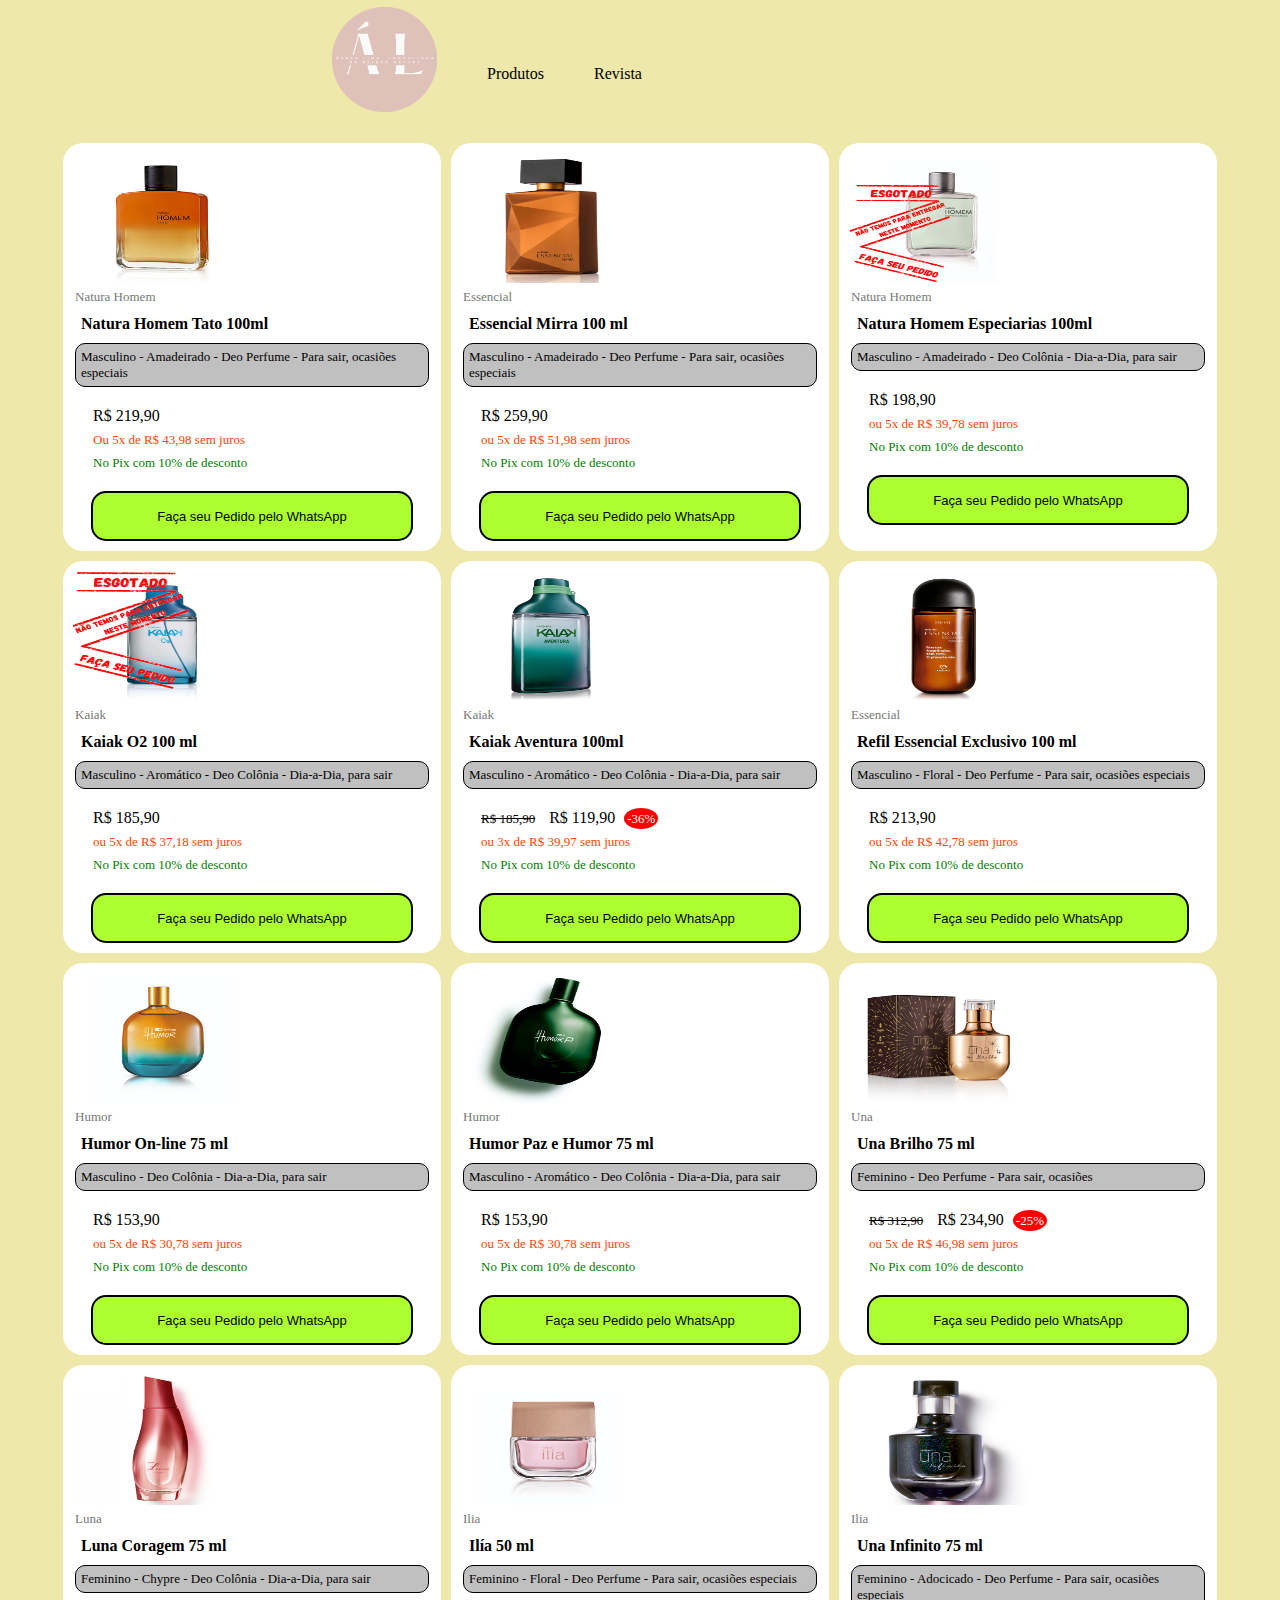
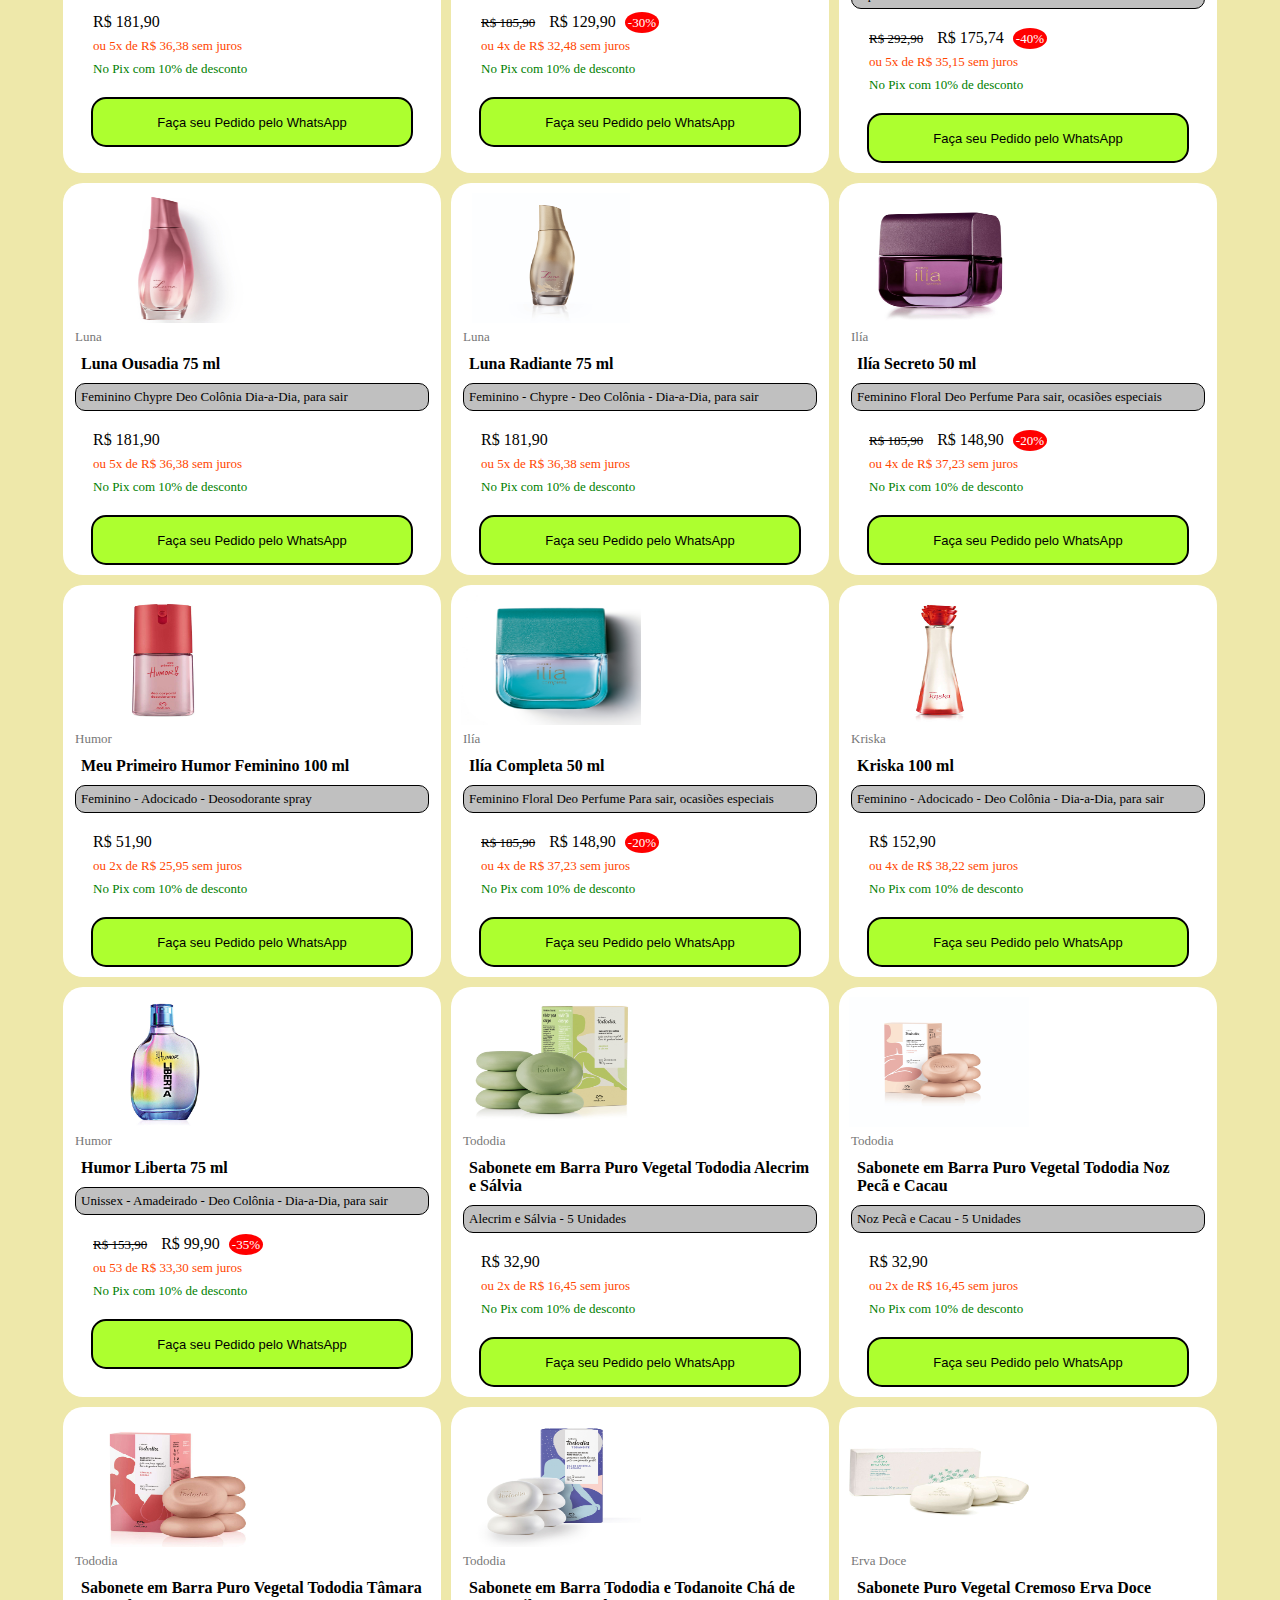
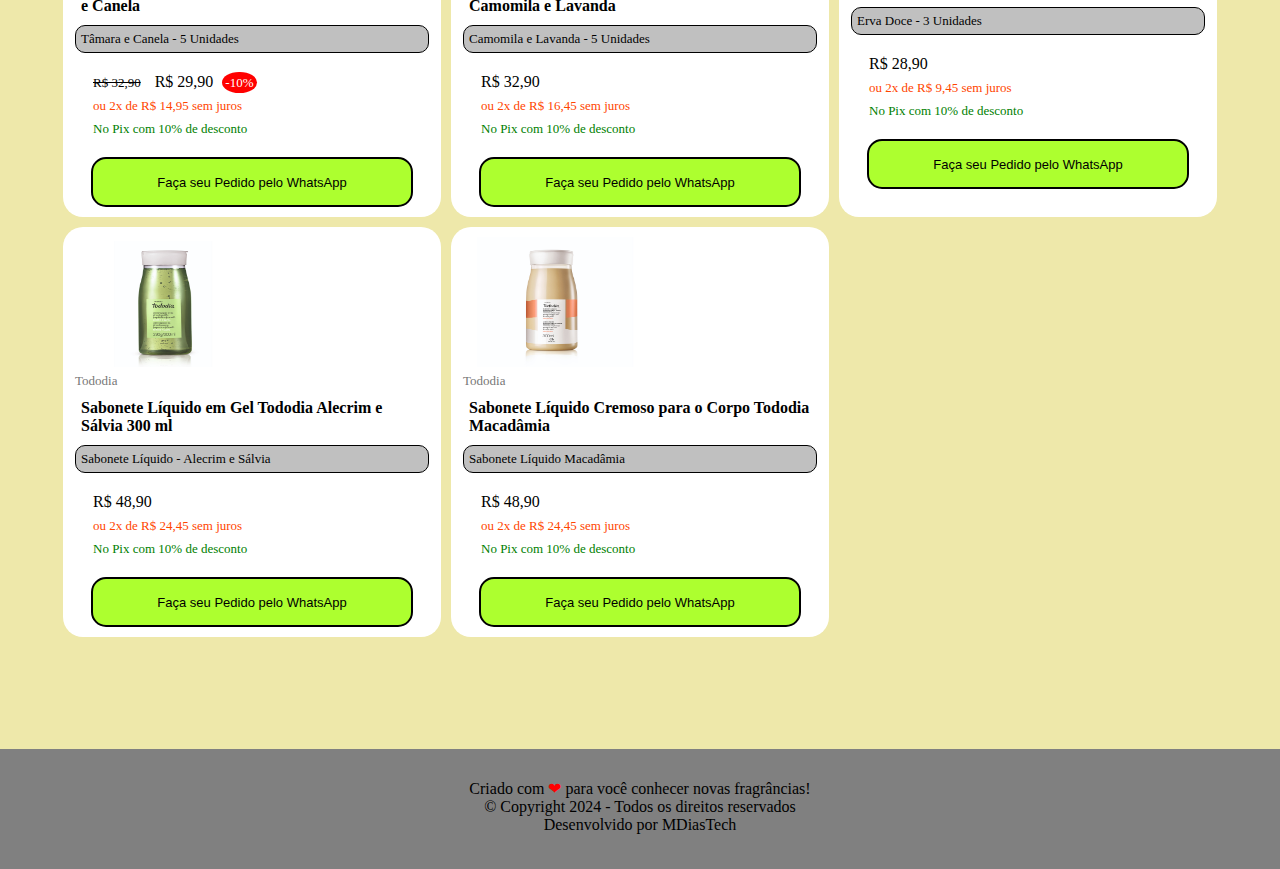
==== commit 1de55d68: "produto-esgotado" ====
--- a/index.html
+++ b/index.html
@@ -50,6 +50,7 @@
                     <!-- <span class="porcentagem">-36%</span> -->
                     <P class="juros">Ou 5x de R$ 43,98 sem juros</P>
                     <p class="desconto">No Pix com 10% de desconto</p>
+                    <!-- <p class="quantidade">Quantidade: 01</p> -->
                 </div>
                 <button class="botao-pedido">
                     <a href="https://api.whatsapp.com/send/?phone=%2B5521975056463" target="_blank">Faça seu Pedido pelo WhatsApp</a>
@@ -72,14 +73,15 @@
                     <!-- <span class="porcentagem">-36%</span> -->
                     <P class="juros">ou 5x de R$ 51,98 sem juros</P>
                     <p class="desconto">No Pix com 10% de desconto</p>
-                </div>
-                <button class="botao-pedido">
-                    <a href="https://api.whatsapp.com/send/?phone=%2B5521975056463" target="_blank">Faça seu Pedido pelo WhatsApp</a>
-                </button>
-            </section>
-
-            <section>
-                <img class="ilustracao" src="src/images/1-PerfumeMasculino/05-DesodoranteColôniaNaturaHomemEspeciarias100ml.jpg" alt="Desodorante Colônia Natura Homem Especiarias 100 mll">
+                    <!-- <p class="quantidade">Quantidade: 01</p> -->
+                </div>
+                <button class="botao-pedido">
+                    <a href="https://api.whatsapp.com/send/?phone=%2B5521975056463" target="_blank">Faça seu Pedido pelo WhatsApp</a>
+                </button>
+            </section>
+
+            <section>
+                <img class="ilustracao" src="src/images/1-PerfumeMasculino/05-DesodoranteColôniaNaturaHomemEspeciarias100ml-esgotado.png" alt="Desodorante Colônia Natura Homem Especiarias 100 mll">
                 <span class="linha">Natura Homem</span>
                 <h3 class="item">Natura Homem Especiarias 100ml</h3>
                 <div class="variant">
@@ -94,14 +96,15 @@
                     <!-- <span class="porcentagem">-36%</span> -->
                     <P class="juros">ou 5x de R$ 39,78 sem juros</P>
                     <p class="desconto">No Pix com 10% de desconto</p>
-                </div>
-                <button class="botao-pedido">
-                    <a href="https://api.whatsapp.com/send/?phone=%2B5521975056463" target="_blank">Faça seu Pedido pelo WhatsApp</a>
-                </button>
-            </section>
-
-            <section>
-                <img class="ilustracao" src="src/images/1-PerfumeMasculino/07-DesodoranteColoniaKaiakO2Masculino100ml.jpg" alt="Desodorante Colônia Kaiak O2 Masculino 100 ml">
+                    <!-- <p class="quantidade">Quantidade: 01</p> -->
+                </div>
+                <button class="botao-pedido">
+                    <a href="https://api.whatsapp.com/send/?phone=%2B5521975056463" target="_blank">Faça seu Pedido pelo WhatsApp</a>
+                </button>
+            </section>
+
+            <section>
+                <img class="ilustracao" src="src/images/1-PerfumeMasculino/07-DesodoranteColoniaKaiakO2Masculino100ml-esgotado.png" alt="Desodorante Colônia Kaiak O2 Masculino 100 ml">
                 <span class="linha">Kaiak</span>
                 <h3 class="item">Kaiak O2 100 ml</h3>
                 <div class="variant">
@@ -116,6 +119,7 @@
                     <!-- <span class="porcentagem">-36%</span> -->
                     <P class="juros">ou 5x de R$ 37,18 sem juros</P>
                     <p class="desconto">No Pix com 10% de desconto</p>
+                    <!-- <p class="quantidade">Quantidade: 01</p> -->
                 </div>
                 <button class="botao-pedido">
                     <a href="https://api.whatsapp.com/send/?phone=%2B5521975056463" target="_blank">Faça seu Pedido pelo WhatsApp</a>
@@ -136,8 +140,9 @@
                     <span class="saldo-cortado"><strike>R$ 185,90</strike></span>
                     <span class="saldo">R$ 119,90</span>
                     <span class="porcentagem">-36%</span>
-                    <P class="juros">ou 5x de R$ 39,97 sem juros</P>
-                    <p class="desconto">No Pix com 10% de desconto</p>
+                    <P class="juros">ou 3x de R$ 39,97 sem juros</P>
+                    <p class="desconto">No Pix com 10% de desconto</p>
+                    <!-- <p class="quantidade">Quantidade: 01</p> -->
                 </div>
                 <button class="botao-pedido">
                     <a href="https://api.whatsapp.com/send/?phone=%2B5521975056463" target="_blank">Faça seu Pedido pelo WhatsApp</a>
@@ -160,6 +165,7 @@
                     <span class="porcentagem">-36%</span>
                     <P class="juros">ou 3x de R$ 00,00 sem juros</P>
                     <p class="desconto">No Pix com 10% de desconto</p>
+                    <p class="quantidade">Quantidade: 01</p>
                 </div>
                 <button class="botao-pedido">
                     <a href="https://api.whatsapp.com/send/?phone=%2B5521975056463" target="_blank">Faça seu Pedido pelo WhatsApp</a>
@@ -182,6 +188,7 @@
                     <!-- <span class="porcentagem">-36%</span> -->
                     <P class="juros">ou 5x de R$ 42,78 sem juros</P>
                     <p class="desconto">No Pix com 10% de desconto</p>
+                    <!-- <p class="quantidade">Quantidade: 01</p> -->
                 </div>
                 <button class="botao-pedido">
                     <a href="https://api.whatsapp.com/send/?phone=%2B5521975056463" target="_blank">Faça seu Pedido pelo WhatsApp</a>
@@ -203,6 +210,7 @@
                     <!-- <span class="porcentagem">-36%</span> -->
                     <P class="juros">ou 5x de R$ 30,78 sem juros</P>
                     <p class="desconto">No Pix com 10% de desconto</p>
+                    <!-- <p class="quantidade">Quantidade: 01</p> -->
                 </div>
                 <button class="botao-pedido">
                     <a href="https://api.whatsapp.com/send/?phone=%2B5521975056463" target="_blank">Faça seu Pedido pelo WhatsApp</a>
@@ -225,6 +233,7 @@
                     <!-- <span class="porcentagem">-31%</span> -->
                     <P class="juros">ou 5x de R$ 30,78 sem juros</P>
                     <p class="desconto">No Pix com 10% de desconto</p>
+                    <!-- <p class="quantidade">Quantidade: 01</p> -->
                 </div>
                 <button class="botao-pedido">
                     <a href="https://api.whatsapp.com/send/?phone=%2B5521975056463" target="_blank">Faça seu Pedido pelo WhatsApp</a>
@@ -247,6 +256,7 @@
                     <span class="porcentagem">-36%</span>
                     <P class="juros">ou 3x de R$ 00,00 sem juros</P>
                     <p class="desconto">No Pix com 10% de desconto</p>
+                    <p class="quantidade">Quantidade: 01</p>
                 </div>
                 <button class="botao-pedido">
                     <a href="https://api.whatsapp.com/send/?phone=%2B5521975056463" target="_blank">Faça seu Pedido pelo WhatsApp</a>
@@ -269,6 +279,7 @@
                     <span class="porcentagem">-36%</span>
                     <P class="juros">ou 3x de R$ 00,00 sem juros</P>
                     <p class="desconto">No Pix com 10% de desconto</p>
+                    <p class="quantidade">Quantidade: 01</p>
                 </div>
                 <button class="botao-pedido">
                     <a href="https://api.whatsapp.com/send/?phone=%2B5521975056463" target="_blank">Faça seu Pedido pelo WhatsApp</a>
@@ -291,6 +302,7 @@
                     <span class="porcentagem">-36%</span>
                     <P class="juros">ou 3x de R$ 00,00 sem juros</P>
                     <p class="desconto">No Pix com 10% de desconto</p>
+                    <p class="quantidade">Quantidade: 01</p>
                 </div>
                 <button class="botao-pedido">
                     <a href="https://api.whatsapp.com/send/?phone=%2B5521975056463" target="_blank">Faça seu Pedido pelo WhatsApp</a>
@@ -312,6 +324,7 @@
                     <span class="porcentagem">-25%</span>
                     <P class="juros">ou 5x de R$ 46,98 sem juros</P>
                     <p class="desconto">No Pix com 10% de desconto</p>
+                    <!-- <p class="quantidade">Quantidade: 01</p> -->
                 </div>
                 <button class="botao-pedido">
                     <a href="https://api.whatsapp.com/send/?phone=%2B5521975056463" target="_blank">Faça seu Pedido pelo WhatsApp</a>
@@ -334,6 +347,7 @@
                     <!-- <span class="porcentagem">-36%</span> -->
                     <P class="juros">ou 5x de R$ 36,38 sem juros</P>
                     <p class="desconto">No Pix com 10% de desconto</p>
+                    <!-- <p class="quantidade">Quantidade: 01</p> -->
                 </div>
                 <button class="botao-pedido">
                     <a href="https://api.whatsapp.com/send/?phone=%2B5521975056463" target="_blank">Faça seu Pedido pelo WhatsApp</a>
@@ -356,6 +370,7 @@
                     <span class="porcentagem">-30%</span>
                     <P class="juros">ou 4x de R$ 32,48 sem juros</P>
                     <p class="desconto">No Pix com 10% de desconto</p>
+                    <!-- <p class="quantidade">Quantidade: 01</p> -->
                 </div>
                 <button class="botao-pedido">
                     <a href="https://api.whatsapp.com/send/?phone=%2B5521975056463" target="_blank">Faça seu Pedido pelo WhatsApp</a>
@@ -378,6 +393,7 @@
                     <span class="porcentagem">-40%</span>
                     <P class="juros">ou 5x de R$ 35,15 sem juros</P>
                     <p class="desconto">No Pix com 10% de desconto</p>
+                    <!-- <p class="quantidade">Quantidade: 01</p> -->
                 </div>
                 <button class="botao-pedido">
                     <a href="https://api.whatsapp.com/send/?phone=%2B5521975056463" target="_blank">Faça seu Pedido pelo WhatsApp</a>
@@ -395,11 +411,12 @@
                     <span>Dia-a-Dia, para sair</span>
                 </div>
                 <div class="saldo-juros">
-                    <span class="saldo-cortado"><strike>R$ 181,90</strike></span>
-                    <span class="saldo">R$ 108,90</span>
-                    <span class="porcentagem">-40%</span>
-                    <P class="juros">ou 3x de R$ 36,30 sem juros</P>
-                    <p class="desconto">No Pix com 10% de desconto</p>
+                    <!-- <span class="saldo-cortado"><strike>R$ 181,90</strike></span> -->
+                    <span class="saldo">R$ 181,90</span>
+                    <!-- <span class="porcentagem">-40%</span> -->
+                    <P class="juros">ou 5x de R$ 36,38 sem juros</P>
+                    <p class="desconto">No Pix com 10% de desconto</p>
+                    <!-- <p class="quantidade">Quantidade: 01</p> -->
                 </div>
                 <button class="botao-pedido">
                     <a href="https://api.whatsapp.com/send/?phone=%2B5521975056463" target="_blank">Faça seu Pedido pelo WhatsApp</a>
@@ -422,6 +439,7 @@
                     <!-- <span class="porcentagem">-37%</span> -->
                     <P class="juros">ou 5x de R$ 36,38 sem juros</P>
                     <p class="desconto">No Pix com 10% de desconto</p>
+                    <!-- <p class="quantidade">Quantidade: 01</p> -->
                 </div>
                 <button class="botao-pedido">
                     <a href="https://api.whatsapp.com/send/?phone=%2B5521975056463" target="_blank">Faça seu Pedido pelo WhatsApp</a>
@@ -444,6 +462,7 @@
                     <span class="porcentagem">-20%</span>
                     <P class="juros">ou 4x de R$ 37,23 sem juros</P>
                     <p class="desconto">No Pix com 10% de desconto</p>
+                    <!-- <p class="quantidade">Quantidade: 01</p> -->
                 </div>
                 <button class="botao-pedido">
                     <a href="https://api.whatsapp.com/send/?phone=%2B5521975056463" target="_blank">Faça seu Pedido pelo WhatsApp</a>
@@ -465,6 +484,7 @@
                     <!-- <span class="porcentagem">-36%</span> -->
                     <P class="juros">ou 2x de R$ 25,95 sem juros</P>
                     <p class="desconto">No Pix com 10% de desconto</p>
+                    <!-- <p class="quantidade">Quantidade: 01</p> -->
                 </div>
                 <button class="botao-pedido">
                     <a href="https://api.whatsapp.com/send/?phone=%2B5521975056463" target="_blank">Faça seu Pedido pelo WhatsApp</a>
@@ -487,6 +507,7 @@
                     <span class="porcentagem">-20%</span>
                     <P class="juros">ou 4x de R$ 37,23 sem juros</P>
                     <p class="desconto">No Pix com 10% de desconto</p>
+                    <!-- <p class="quantidade">Quantidade: 01</p> -->
                 </div>
                 <button class="botao-pedido">
                     <a href="https://api.whatsapp.com/send/?phone=%2B5521975056463" target="_blank">Faça seu Pedido pelo WhatsApp</a>
@@ -510,6 +531,7 @@
                     <span class="porcentagem">-36%</span>
                     <P class="juros">ou 3x de R$ 00,00 sem juros</P>
                     <p class="desconto">No Pix com 10% de desconto</p>
+                    <p class="quantidade">Quantidade: 01</p>
                 </div>
                 <button class="botao-pedido">
                     a href="https://api.whatsapp.com/send/?phone=%2B5521975056463" target="_blank">Faça seu Pedido pelo WhatsApp</a>
@@ -532,6 +554,7 @@
                     <!-- <span class="porcentagem">-36%</span> -->
                     <P class="juros">ou 4x de R$ 38,22 sem juros</P>
                     <p class="desconto">No Pix com 10% de desconto</p>
+                    <!-- <p class="quantidade">Quantidade: 01</p> -->
                 </div>
                 <button class="botao-pedido">
                     <a href="https://api.whatsapp.com/send/?phone=%2B5521975056463" target="_blank">Faça seu Pedido pelo WhatsApp</a>
@@ -554,6 +577,7 @@
                     <span class="porcentagem">-35%</span>
                     <P class="juros">ou 53 de R$ 33,30 sem juros</P>
                     <p class="desconto">No Pix com 10% de desconto</p>
+                    <!-- <p class="quantidade">Quantidade: 01</p> -->
                 </div>
                 <button class="botao-pedido">
                     <a href="https://api.whatsapp.com/send/?phone=%2B5521975056463" target="_blank">Faça seu Pedido pelo WhatsApp</a>
@@ -574,6 +598,7 @@
                     <!-- <span class="porcentagem">-36%</span> -->
                     <P class="juros">ou 2x de R$ 16,45 sem juros</P>
                     <p class="desconto">No Pix com 10% de desconto</p>
+                    <!-- <p class="quantidade">Quantidade: 01</p> -->
                 </div>
                 <button class="botao-pedido">
                     <a href="https://api.whatsapp.com/send/?phone=%2B5521975056463" target="_blank">Faça seu Pedido pelo WhatsApp</a>
@@ -594,6 +619,7 @@
                     <!-- <span class="porcentagem">-36%</span> -->
                     <P class="juros">ou 2x de R$ 16,45 sem juros</P>
                     <p class="desconto">No Pix com 10% de desconto</p>
+                    <!-- <p class="quantidade">Quantidade: 01</p> -->
                 </div>
                 <button class="botao-pedido">
                     <a href="https://api.whatsapp.com/send/?phone=%2B5521975056463" target="_blank">Faça seu Pedido pelo WhatsApp</a>
@@ -614,6 +640,7 @@
                     <span class="porcentagem">-10%</span>
                     <P class="juros">ou 2x de R$ 14,95 sem juros</P>
                     <p class="desconto">No Pix com 10% de desconto</p>
+                    <!-- <p class="quantidade">Quantidade: 01</p> -->
                 </div>
                 <button class="botao-pedido">
                     <a href="https://api.whatsapp.com/send/?phone=%2B5521975056463" target="_blank">Faça seu Pedido pelo WhatsApp</a>
@@ -634,6 +661,7 @@
                     <!-- <span class="porcentagem">-36%</span> -->
                     <P class="juros">ou 2x de R$ 16,45 sem juros</P>
                     <p class="desconto">No Pix com 10% de desconto</p>
+                    <!-- <p class="quantidade">Quantidade: 01</p> -->
                 </div>
                 <button class="botao-pedido">
                     <a href="https://api.whatsapp.com/send/?phone=%2B5521975056463" target="_blank">Faça seu Pedido pelo WhatsApp</a>
@@ -654,6 +682,7 @@
                     <!-- <span class="porcentagem">-36%</span> -->
                     <P class="juros">ou 2x de R$ 9,45 sem juros</P>
                     <p class="desconto">No Pix com 10% de desconto</p>
+                    <!-- <p class="quantidade">Quantidade: 01</p> -->
                 </div>
                 <button class="botao-pedido">
                     <a href="https://api.whatsapp.com/send/?phone=%2B5521975056463" target="_blank">Faça seu Pedido pelo WhatsApp</a>
@@ -674,6 +703,7 @@
                     <!-- <span class="porcentagem">-36%</span> -->
                     <P class="juros">ou 2x de R$ 24,45 sem juros</P>
                     <p class="desconto">No Pix com 10% de desconto</p>
+                    <!-- <p class="quantidade">Quantidade: 01</p> -->
                 </div>
                 <button class="botao-pedido">
                     <a href="https://api.whatsapp.com/send/?phone=%2B5521975056463" target="_blank">Faça seu Pedido pelo WhatsApp</a>
@@ -694,6 +724,7 @@
                     <!-- <span class="porcentagem">-36%</span> -->
                     <P class="juros">ou 2x de R$ 24,45 sem juros</P>
                     <p class="desconto">No Pix com 10% de desconto</p>
+                    <!-- <p class="quantidade">Quantidade: 01</p> -->
                 </div>
                 <button class="botao-pedido">
                     <a href="https://api.whatsapp.com/send/?phone=%2B5521975056463" target="_blank">Faça seu Pedido pelo WhatsApp</a>
@@ -716,6 +747,7 @@
                     <span class="porcentagem">-36%</span>
                     <P class="juros">ou 2x de R$ 24,45 sem juros</P>
                     <p class="desconto">No Pix com 10% de desconto</p>
+                    <p class="quantidade">Quantidade: 01</p>
                 </div>
                 <button class="botao-pedido">
                     <a href="https://api.whatsapp.com/send/?phone=%2B5521975056463" target="_blank">Faça seu Pedido pelo WhatsApp</a>
--- a/src/css/global.css
+++ b/src/css/global.css
@@ -74,6 +74,11 @@
   margin-top: 10px;
   font-size: 14px;
   color: green;
+}
+
+.container .quantidade{
+  margin-top: 10px;
+  font-size: 14px;
 }
 
 .container .botao-pedido{
@@ -156,7 +161,6 @@
     font-size: 13px;
     background-color: red;
     color: white;
-    
   }
   
   .container .juros{
@@ -168,6 +172,11 @@
     margin-top: 7px;
     font-size: 13px;
     color: green;
+  }
+
+  .container .quantidade{
+    margin-top: 7px;
+    font-size: 13px;
   }
   
   .container .botao-pedido{
@@ -250,7 +259,6 @@
     font-size: 8px;
     background-color: red;
     color: white;
-    
   }
   
   .container .juros{
@@ -262,6 +270,11 @@
     margin-top: 3px;
     font-size: 9px;
     color: green;
+  }
+
+  .container .quantidade{
+    margin-top: 3px;
+    font-size: 9px;
   }
   
   .container .botao-pedido{
@@ -345,7 +358,6 @@
     font-size: 8px;
     background-color: red;
     color: white;
-    
   }
   
   .container .juros{
@@ -359,6 +371,11 @@
     color: green;
   }
   
+  .container .quantidade{
+    margin-top: 3px;
+    font-size: 8px;
+  }
+
   .container .botao-pedido{
     display: block;
     margin: 0 auto;
@@ -440,7 +457,6 @@
     font-size: 8px;
     background-color: red;
     color: white;
-    
   }
   
   .container .juros{
@@ -452,6 +468,11 @@
     margin-top: 3px;
     font-size: 7px;
     color: green;
+  }
+
+  .container .quantidade{
+    margin-top: 3px;
+    font-size: 7px;
   }
   
   .container .botao-pedido{
